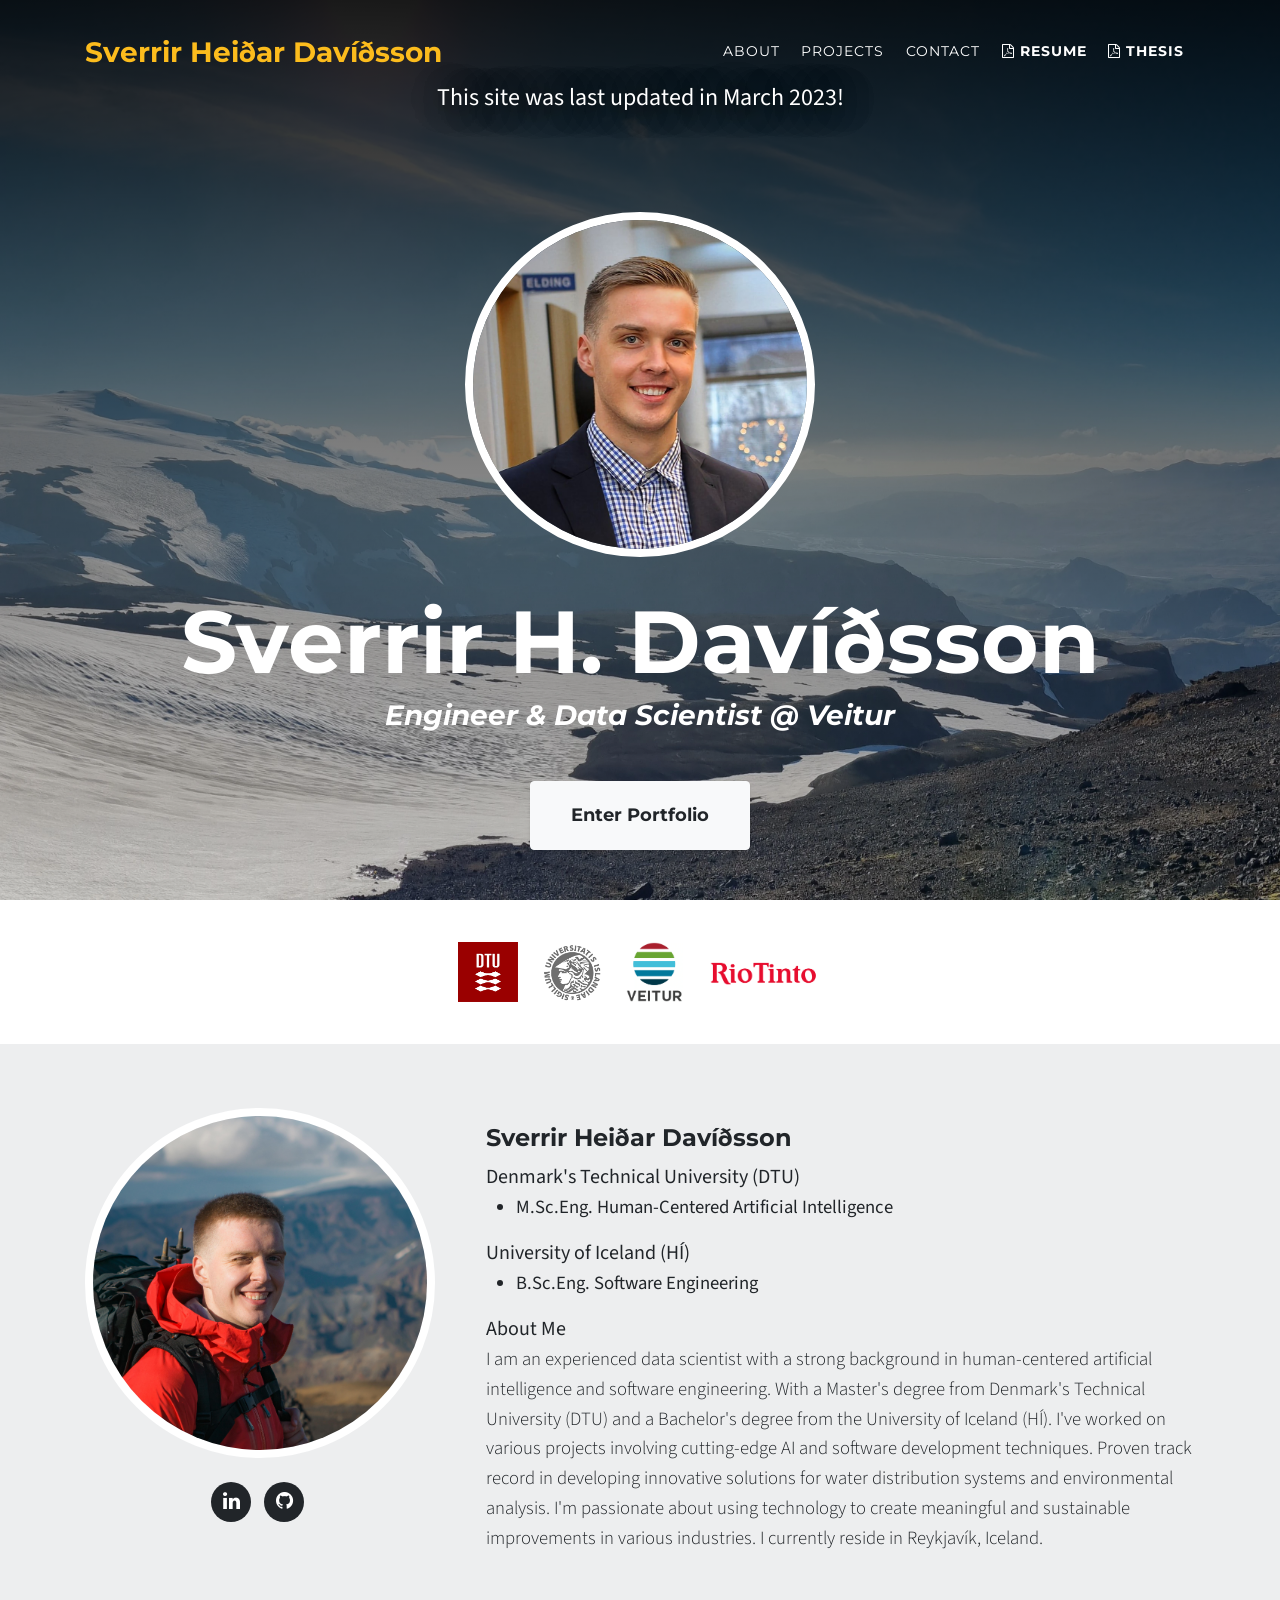
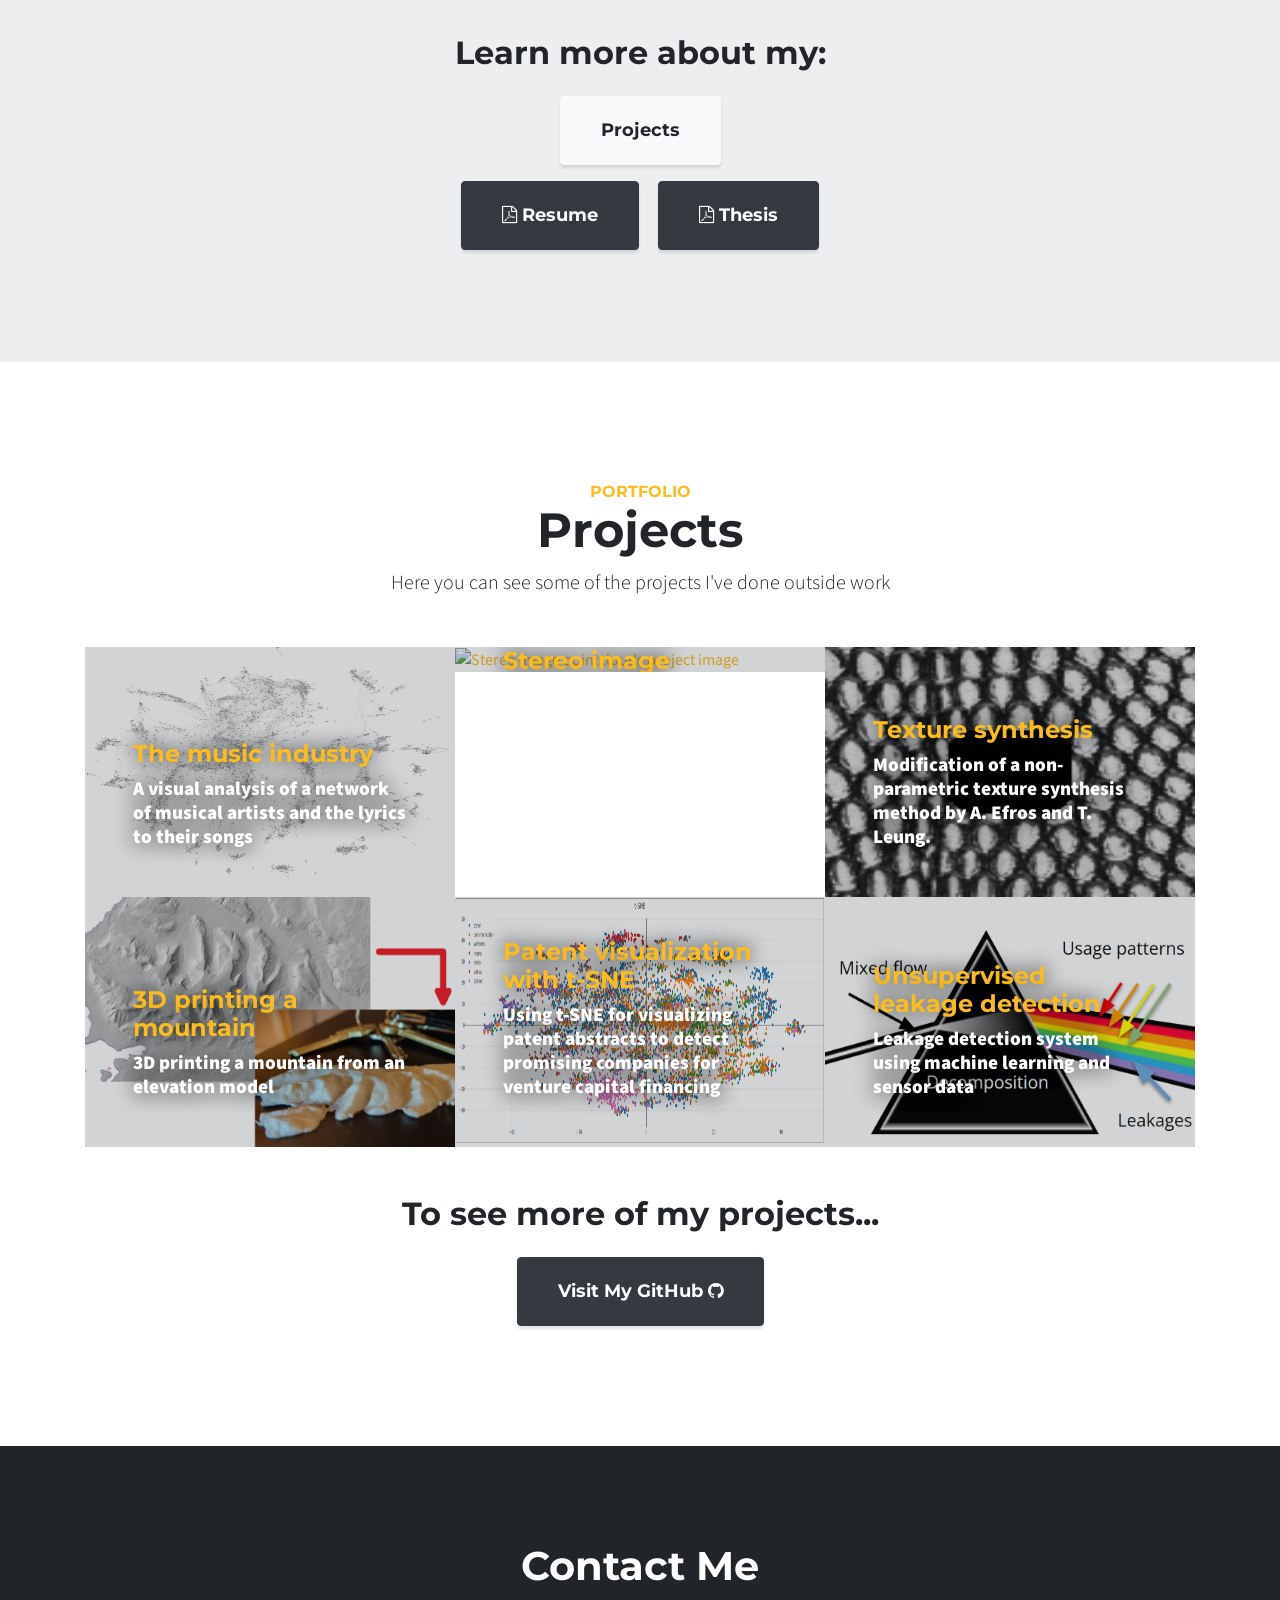
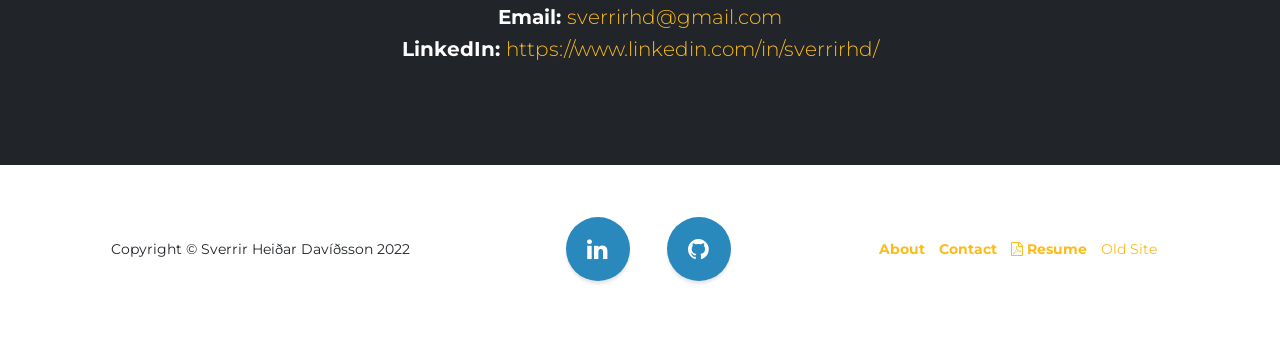
==== index.html @ 525cb913 "profile pic" ====
<!doctype html>
<html lang="en">


<head>
    <!-- Google tag (gtag.js) -->
    <script async src="https://www.googletagmanager.com/gtag/js?id=G-EHXCF6BHFV"></script>
    <script>
        window.dataLayer = window.dataLayer || [];

        function gtag() {
            dataLayer.push(arguments);
        }
        gtag('js', new Date());

        gtag('config', 'G-EHXCF6BHFV');
    </script>
    <meta charset="utf-8">
    <meta name="viewport" content="width=device-width, initial-scale=1, shrink-to-fit=no">
    <meta name="description" content="Sverrir Heiðar Davíðsson's portfolio showcasing expertise in human-centered artificial intelligence, software engineering, and data science.">
    <meta name="author" content="Sverrir Heiðar Davíðsson">
    <meta name="keywords" content="Sverrir Heiðar Davíðsson, Human-Centered AI, Software Engineering, Data Science, Portfolio">

    <title>Sverrir Heiðar Davíðsson | Portfolio</title>
    <link rel="shortcut icon" href="img/favicon.ico" type="image/x-icon">
    <link rel="alternate" hreflang="en" nhref="https://yourdomain.com/index_en.html" />
    <link rel="alternate" hreflang="is" href="https://yourdomain.com/index_is.html" />
    <!-- Bootstrap Core CSS -->
    <link href="vendor/bootstrap/css/bootstrap.min.css" rel="stylesheet">

    <!-- Custom Fonts -->
    <link href="vendor/font-awesome/css/font-awesome.min.css" rel="stylesheet" type="text/css">
    <link href="/font-mfizz-2.2/font-mfizz.css" rel="stylesheet" type="text/css">
    <link href="https://fonts.googleapis.com/css?family=Source+Sans+Pro:300,400,700,300italic,400italic,700italic" rel="stylesheet" type="text/css">
    <link href="vendor/simple-line-icons/css/simple-line-icons.css" rel="stylesheet">
    <link href="https://fonts.googleapis.com/css?family=Montserrat:400,700" rel="stylesheet" type="text/css">
    <link href='https://fonts.googleapis.com/css?family=Kaushan+Script' rel='stylesheet' type='text/css'>
    <link href='https://fonts.googleapis.com/css?family=Droid+Serif:400,700,400italic,700italic' rel='stylesheet' type='text/css'>
    <link href='https://fonts.googleapis.com/css?family=Roboto+Slab:400,100,300,700' rel='stylesheet' type='text/css'>

    <!-- Custom CSS -->
    <link href="css/combined.css" rel="stylesheet">

</head>

<body>
    <script src="https://cdn.jsdelivr.net/npm/bootstrap@5.1.3/dist/js/bootstrap.bundle.min.js" integrity="sha384-ka7Sk0Gln4gmtz2MlQnikT1wXgYsOg+OMhuP+IlRH9sENBO0LRn5q+8nbTov4+1p" crossorigin="anonymous"></script>

    <!-- Navigation -->
    <nav class="navbar navbar-expand-lg navbar-dark fixed-top" id="mainNav">
        <div class="container">
            <a class="navbar-brand js-scroll-trigger" style="font-family: 'Montserrat', 'Helvetica Neue', Helvetica, Arial, sans-serif;" href="#page-top"><strong>Sverrir Heiðar Davíðsson</strong></a>
            <button class="navbar-toggler navbar-toggler-right" type="button" data-toggle="collapse" data-target="#navbarResponsive" aria-controls="navbarResponsive" aria-expanded="false" aria-label="Toggle navigation">
                Menu
                <i class="fa fa-bars"></i>
            </button>
            <div class="collapse navbar-collapse" id="navbarResponsive">
                <ul class="navbar-nav text-uppercase ml-auto">
                    <li class="nav-item">
                        <a class="nav-link js-scroll-trigger" href="#about">About</a>
                    </li>
                    <li class="nav-item">
                        <a class="nav-link js-scroll-trigger" href="#projects">Projects</a>
                    </li>
                    <li class="nav-item">
                        <a class="nav-link js-scroll-trigger" href="#contact">Contact</a>
                    </li>
                    <li class="nav-item">
                        <a class="nav-link" href="/resume.pdf" target="blank" aria-label="Open Resume in new tab"><strong><i class="fa fa-file-pdf-o"></i> Resume</strong></a>
                    </li>
                    <li class="nav-item">
                        <a class="nav-link" href="/Thesis.pdf" target="blank" aria-label="Open Thesis in new tab"><strong><i class="fa fa-file-pdf-o"></i> Thesis</strong></a>
                    </li>
                </ul>
            </div>
        </div>
    </nav>


    <!-- Header -->
    <header class="masthead d-flex" style="padding-bottom: 100px">
        <div class="container text-center my-auto">
            <div class="mb-5" style="margin-top:-48px; padding-bottom: 48px; font-size:18pt; text-shadow: 3px 3px 30px #000000, 3px 3px 30px #000000;">
                This site was last updated in March 2023!</div>
            <div style="padding-bottom:32px">
                <img id="profile_pic" src="img/sverrir_heidar_davidsson_endurmenntun.jpg" width="350" class="img-responsive img-circle" style="border:8px solid white" alt="Sverrir Heiðar Davíðsson's profile picture">
            </div>
            <h1 class="mb-1">Sverrir H. Davíðsson</h1>
            <h3 class="mb-5">
                <em>Engineer & Data Scientist @ Veitur</em>
            </h3>
            <a class="btn btn-xl btn-light js-scroll-trigger" href="#about">Enter Portfolio</a>
        </div>
        <div class="overlay"></div>
    </header>


    <!-- Work experience -->
    <section class="content-section" style="padding-top: 2rem; padding-bottom: 2rem" id="about">
        <aside class="clients">
            <div class="row">
                <div class="col-md-12" style="text-align: center">
                    <a href="https://www.dtu.dk/English" target="blank" class="client-link" aria-label="Danmarks Tekniske Universitet (DTU) - Opens in new tab">
                        <img class="center-block" src="img/DTU_big.png" alt="Danmarks Tekniske Universitet (DTU)">
                    </a>
                    <a href="https://www.hi.is/" target="blank" class="client-link" aria-label="Háskóli Íslands (HÍ) - Opens in new tab">
                        <img class="center-block" src="img/HÍ_big.png" alt="Háskóli Íslands (HÍ)">
                    </a>
                    <a href="https://www.veitur.is/" target="blank" class="client-link" aria-label="Veitur - Opens in new tab">
                        <img class="center-block" src="img/Veitur_big.webp" alt="Veitur">
                    </a>
                    <a href="https://www.riotinto.is/" target="blank" class="client-link" aria-label="Rio Tinto - Opens in new tab">
                        <img class="center-block" src="img/RioTinto.png" alt="Rio Tinto">
                    </a>
                </div>
            </div>
        </aside>
    </section>


    <!-- Intro -->
    <section class="content-section" style="background:#edeeef; padding-top: 4rem; padding-bottom: 6rem">
        <div class="container">
            <div class="row">
                <div class="col-sm-12 col-lg-4">
                    <div class="team-member" style="margin-bottom:24px">
                        <img src="img/portrait_zoom.jpg" style="border:8px solid white; width:350px!important; height:100%" class="img-responsive img-circle" alt="Sverrir Heiðar Davíðsson">
                        <div id="social1" class="mt-4">
                            <ul class="list-inline social-buttons">
                                <li class="text-center">
                                    <a href="https://www.linkedin.com/in/sverrirhd" target="blank"><i
                                            class="fa fa-linkedin"></i></a>
                                </li>
                                <li class="text-center">
                                    <a href="https://github.com/sverrirhd" target="blank"><i
                                            class="fa fa-github"></i></a>
                                </li>
                            </ul>
                        </div>
                    </div>
                </div>
                <div class="col-sm-12 col-lg-8" id="intro-section" style="margin-bottom: 1rem; margin-top:1rem">
                    <h4>Sverrir Heiðar Davíðsson</h4>

                    <p class="lead" style="*font-size: 15pt; margin-bottom:0px"><b>Denmark's Technical University (DTU)</b></p>
                    <ul style="padding-left:30px">
                        <li class="lead" style="font-size: 14pt"><b>M.Sc.Eng. Human-Centered Artificial Intelligence</b></li>
                    </ul>

                    <p class="lead" style="*font-size: 15pt; margin-bottom:0px"><b>University of Iceland (HÍ)</b></p>
                    <ul style="padding-left:30px">
                        <li class="lead" style="font-size: 14pt"><b>B.Sc.Eng. Software Engineering</b></li>
                    </ul>

                    <p class="lead" style="*font-size: 15pt; margin-bottom:0px"><b>About Me</b></p>
                    <p class="lead" style="font-size: 14pt">
                        I am an experienced data scientist with a strong background in human-centered artificial intelligence and software engineering. With a Master's degree from Denmark's Technical University (DTU) and a Bachelor's degree from the University of Iceland (HÍ).
                        I've worked on various projects involving cutting-edge AI and software development techniques. Proven track record in developing innovative solutions for water distribution systems and environmental analysis. I'm passionate about
                        using technology to create meaningful and sustainable improvements in various industries. I currently reside in Reykjavík, Iceland.
                    </p>

                    <div id="social2" class="mt-4">
                        <ul class="list-inline social-buttons text-center">
                            <li>
                                <a href="https://www.linkedin.com/in/sverrirhd" target="blank"><i class="fa fa-linkedin"></i></a>
                            </li>
                            <li>
                                <a href="https://github.com/sverrirhd" target="blank"><i class="fa fa-github"></i></a>
                            </li>
                        </ul>
                    </div>
                </div>

            </div>
        </div>

        <div class="container text-center">
            <div class="row">
                <div class="col-lg-10 mx-auto">
                    <h2 class="mb-4">Learn more about my:</h2>
                    <!-- <a class="btn btn-light btn-xl ml-2 mr-2 mb-3 js-scroll-trigger about-btn" href="#skills">
                        Skills</a> -->
                    <a class="btn btn-light btn-xl ml-2 mr-2 mb-3 js-scroll-trigger about-btn" href="#projects">
                        Projects</a>
                    <!-- <a class="btn btn-light btn-xl ml-2 mr-2 mb-3 js-scroll-trigger about-btn" href="#papers">
                        Papers</a> -->
                    <br>
                    <!-- <a class="btn btn-light btn-xl ml-2 mr-2 mb-3 js-scroll-trigger about-btn" href="#timeline">
                        Work Experience</a> -->
                    <a class="btn btn-dark btn-xl ml-2 mr-2 mb-3 about-btn" href="/resume.pdf" target="blank">
                        <i class="fa fa-file-pdf-o"></i> Resume</a>
                    <a class="btn btn-dark btn-xl ml-2 mr-2 mb-3 about-btn" href="/Thesis.pdf" target="blank">
                        <i class="fa fa-file-pdf-o"></i> Thesis</a>
                </div>
            </div>
        </div>
    </section>


    <!-- Portfolio -->
    <section class="content-section" id="projects">
        <div class="container">
            <div class="content-section-heading text-center">
                <h3 class="text-secondary mb-0">Portfolio</h3>
                <h2 class="mb-2">Projects</h2>
            </div>
            <div class="container text-center mb-5">
                <p class="lead">Here you can see some of the projects I've done outside work</p>
            </div>
            <div class="row no-gutters">
                <div class="col-lg-4">
                    <a class="portfolio-item" data-toggle="modal" href="#portfolioModal1" aria-label="The music industry project">
                        <span class="caption">
                        <span class="caption-content">
                            <h4>The music industry</h4>
                            <p class="mb-0"> A visual analysis of a network of musical artists and the lyrics to
                                their songs</p>
                        </span>
                        </span>
                        <img class="img-fluid portfolio-img" src="img/projects/TheMusicIndustry.webp" alt="The music industry project image">
                    </a>
                </div>
                <div class="col-lg-4">
                    <a class="portfolio-item" data-toggle="modal" href="#portfolioModal2" aria-label="Stereo image pointclouds project">
                        <span class="caption">
                        <span class="caption-content">
                            <h4>Stereo image pointclouds</h4>
                            <p class="mb-0">3D printed camera rig, stereo calibration and 3D point cloud generation
                                using opencv in python</p>
                        </span>
                        </span>
                        <img class="img-fluid portfolio-img" src="img/projects/stereo.webp" alt="Stereo image pointclouds project image">
                    </a>
                </div>
                <div class="col-lg-4">
                    <a class="portfolio-item" data-toggle="modal" href="#portfolioModal3" aria-label="Texture synthesis project">
                        <span class="caption">
                        <span class="caption-content">
                            <h4>Texture synthesis</h4>
                            <p class="mb-0">Modification of a non-parametric texture synthesis method by A. Efros and T. Leung.</p>
                        </span>
                        </span>
                        <img class="img-fluid portfolio-img" src="img/projects/texture_synthesis.webp" alt="Texture synthesis project image">
                    </a>
                </div>
            </div>
            <div class="row no-gutters">
                <div class="col-lg-4">
                    <a class="portfolio-item" data-toggle="modal" href="#portfolioModal4" aria-label="3D printing a mountain project">
                        <span class="caption">
                        <span class="caption-content">
                            <h4>3D printing a mountain</h4>
                            <p class="mb-0">3D printing a mountain from an elevation model</p>
                        </span>
                        </span>
                        <img class="img-fluid portfolio-img" src="img/projects/3D-print-mountain.webp" alt="3D printing a mountain project image">
                    </a>
                </div>

                <div class="col-lg-4">
                    <a class="portfolio-item" data-toggle="modal" href="#portfolioModal5" aria-label="Patent visualization with t-SNE project">
                        <span class="caption">
                        <span class="caption-content">
                            <h4>Patent visualization with t-SNE</h4>
                            <p class="mb-0">Using t-SNE for visualizing patent abstracts to detect promising companies for venture capital financing</p>
                        </span>
                        </span>
                        <img class="img-fluid portfolio-img" src="img/projects/patent-visualization.webp" alt="Patent visualization with t-SNE project image">
                    </a>
                </div>


                <div class="col-lg-4">
                    <a class="portfolio-item" data-toggle="modal" href="#portfolioModal6" aria-label="Leakage detection project">
                        <span class="caption">
                <span class="caption-content">
                    <h4>Unsupervised leakage detection</h4>
                    <p class="mb-0">Leakage detection system using machine learning and sensor data</p>
                </span>
                        </span>
                        <img class="img-fluid portfolio-img" src="img/projects/leakage-detection.png" alt="Leakage detection project image">
                    </a>
                </div>
            </div>
        </div>
        <div class="container text-center mt-5">
            <h2 class="mb-4">To see more of my projects...</h2>
            <a href="https://github.com/sverrirhd" class="btn btn-xl btn-dark" target="blank" aria-label="Visit My GitHub">Visit My GitHub  <i
                         class="fa fa-github"></i></a>
        </div>

    </section>





    <!-- Contact Section -->
    <section class="content-section text-white" id="contact" style="padding-top: 6rem; padding-bottom: 6rem">
        <div class="container">
            <div class="row">
                <div class="col-lg-12 text-center">
                    <h2 class="section-heading">Contact Me</h2>
                    <h5 class="contact-info">Email: <a class="lead" href="mailto:sverrirhd@gmail.com">sverrirhd@gmail.com</a></h5>
                    <h5 class="contact-info">LinkedIn: <a class="lead" href="https://www.linkedin.com/in/sverrirhd/">https://www.linkedin.com/in/sverrirhd/</a>
                    </h5>
                </div>
            </div>
        </div>
    </section>



    <footer class="footer" style="padding-top: 4rem; padding-bottom: 2rem">
        <div class="container">
            <div class="row">
                <div class="col-md-4 mb-4">
                    <span class="copyright">Copyright &copy; Sverrir Heiðar Davíðsson 2022
                    </span>
                </div>
                <div class="col-md-4">
                    <ul class="list-inline mb-4" style="margin-top:-12px">
                        <li class="list-inline-item">
                        </li>
                        <li class="list-inline-item">
                            <a class="social-link rounded-circle text-white mr-3" href="https://www.linkedin.com/in/sverrirhd" target="blank">
                                <i class="fa fa-linkedin"></i>
                            </a>
                        </li>
                        <li class="list-inline-item">
                            <a class="social-link rounded-circle text-white" href="https://github.com/sverrirhd" target="blank">
                                <i class="fa fa-github"></i>
                            </a>
                        </li>
                    </ul>
                </div>
                <div class="col-md-4">
                    <ul class="list-inline quicklinks">
                        <li><a href="#about" class="js-scroll-trigger"><b>About</b></a>
                        </li>
                        <li><a href="#contact" class="js-scroll-trigger"><b>Contact</b></a>
                        </li>
                        <li><a href="/resume" target="blank"><b><i class="fa fa-file-pdf-o"></i> Resume</b></a>
                        </li>
                        <li><a href="/old" target="blank">Old Site</a>
                        </li>
                    </ul>
                </div>
            </div>
        </div>
    </footer>

    <!-- Portfolio Modals -->

    <div class="portfolio-modal modal fade" id="portfolioModal1" tabindex="-1" role="dialog" aria-hidden="true">
        <div class="modal-dialog">
            <div class="modal-content">
                <div class="close-modal" data-dismiss="modal">
                    <div class="lr">
                        <div class="rl"></div>
                    </div>
                </div>
                <div class="container">
                    <div class="row">
                        <div class="col-lg-10 mx-auto">
                            <div class="modal-body">
                                <h2>THE MUSIC INDUSTRY</h2>
                                <p class="lead">Musicians, lyrics, genres. How is it all connected?</p>
                                <p class="lead">Welcome to our project for the course 02805 Social graphs and interactions.
                                </p>
                                <p class="lead">Our objective with this project is to analyze the music industry using data from Spotify and Genius. We want to try to visualize a network of musicians from all types of music, find hidden structure in the music industry,
                                    and try to gain new insights into the different genres as well as develop a tool to discover and explore new music. We want to see if we can relate the network structure to genres, lyrical sentiment, and other characteristics
                                    in the data. We will look into lyrical themes to identify patterns for certain topics and genres, and see how it has evolved over the years.</p>
                                <p class="lead">We gathered the data for the analysis using the web APIs from Spotify and Genius. You’re welcome to download the datasets using the button below and check out our Explainer Notebook, which shows the development process
                                    step-by-step. In addition, there is a brief description of the datasets below.

                                </p>

                                <div class="lead mb-4">
                                    <b>View the website at: </b>
                                    <a href="http://sverrirhd.is/The-Music-Industry/" target="blank">http://sverrirhd.is/The-Music-Industry/</a>
                                </div>
                                <div class="lead mb-4">
                                    <b>View the code for this project on GitHub: </b>
                                    <a href="https://github.com/sverrirhd/The-Music-Industry" target="blank">https://github.com/sverrirhd/The-Music-Industry</a>
                                </div>
                                <a class="btn btn-dark btn-l" data-dismiss="modal" href="#">
                                    <i class="fa fa-times"></i> Close Project</a>
                            </div>
                        </div>
                    </div>
                </div>
            </div>
        </div>
    </div>


    <div class="portfolio-modal modal fade" id="portfolioModal2" tabindex="-1" role="dialog" aria-hidden="true">
        <div class="modal-dialog">
            <div class="modal-content">
                <div class="close-modal" data-dismiss="modal">
                    <div class="lr">
                        <div class="rl"></div>
                    </div>
                </div>
                <div class="container">
                    <div class="row">
                        <div class="col-lg-10 mx-auto">
                            <div class="modal-body">
                                <h2>Stereo image pointclouds</h2>
                                <p class="lead">My attempt at creating a tool that uses two smartphones to generate and combine multiple 3D point clouds using OpenCV</p>
                                <div class="lead mb-4">
                                    <b>View the code and see more details for this project on GitHub </b>
                                    <a href="https://github.com/sverrirhd/Stereo-vision-and-3D-registration" target="blank"><br>https://github.com/sverrirhd/Stereo-vision-and-3D-registration</a>
                                </div>
                                <a class="btn btn-dark btn-l" data-dismiss="modal" href="#">
                                    <i class="fa fa-times"></i> Close Project</a>
                            </div>
                        </div>
                    </div>
                </div>
            </div>
        </div>
    </div>

    <div class="portfolio-modal modal fade" id="portfolioModal3" tabindex="-1" role="dialog" aria-hidden="true">
        <div class="modal-dialog">
            <div class="modal-content">
                <div class="close-modal" data-dismiss="modal">
                    <div class="lr">
                        <div class="rl"></div>
                    </div>
                </div>
                <div class="container">
                    <div class="row">
                        <div class="col-lg-10 mx-auto">
                            <div class="modal-body">
                                <h2>Texture synthesis</h2>
                                <p class="lead">I implement a non-parametric texture synthesis method by A. Efros and T. Leung. as well as a modification. The difference between this version and the original is that the original needed to be provided with an image with
                                    the texture, one that has no missing pixels, while this modification looks instead at the non-missing pixels from the image itself to fill in the missing pixels. This change also means that we can take a noisy image
                                    where no non-noisy version exists and fill in the noisy pixels. This image does not need to be of a texture, as is demonstrated on the Github page.</p>
                                <div class="lead mb-4">
                                    <b>View the code and see more details for this project on GitHub </b>
                                    <a href="https://github.com/sverrirhd/Texture-synthesis" target="blank"><br>https://github.com/sverrirhd/Texture-synthesis</a>
                                </div>
                                <a class="btn btn-dark btn-l" data-dismiss="modal" href="#">
                                    <i class="fa fa-times"></i> Close Project</a>
                            </div>
                        </div>
                    </div>
                </div>
            </div>
        </div>
    </div>

    <div class="portfolio-modal modal fade" id="portfolioModal4" tabindex="-1" role="dialog" aria-hidden="true">
        <div class="modal-dialog">
            <div class="modal-content">
                <div class="close-modal" data-dismiss="modal">
                    <div class="lr">
                        <div class="rl"></div>
                    </div>
                </div>
                <div class="container">
                    <div class="row">
                        <div class="col-lg-10 mx-auto">
                            <div class="modal-body">
                                <h2>3D printing a mountain</h2>
                                <p class="lead">I wanted to refresh my skills in Blender and decided to combine a few challenges in one small project. I wanted to turn a 3D elevation map into a 3D printed miniature. I picked a well known mountain I've hiked multiple
                                    times close to Reykjavík as the subject.</p>
                                <div class="lead mb-4">
                                    <b>See more about the process for this project on GitHub </b>
                                    <a href="https://github.com/sverrirhd/3D-print-a-mountain" target="blank"><br>https://github.com/sverrirhd/3D-print-a-mountain</a>
                                </div>
                                <a class="btn btn-dark btn-l" data-dismiss="modal" href="#">
                                    <i class="fa fa-times"></i> Close Project</a>
                            </div>
                        </div>
                    </div>
                </div>
            </div>
        </div>
    </div>

    <div class="portfolio-modal modal fade" id="portfolioModal5" tabindex="-1" role="dialog" aria-hidden="true">
        <div class="modal-dialog">
            <div class="modal-content">
                <div class="close-modal" data-dismiss="modal">
                    <div class="lr">
                        <div class="rl"></div>
                    </div>
                </div>
                <div class="container">
                    <div class="row">
                        <div class="col-lg-10 mx-auto">
                            <div class="modal-body">
                                <h2>Patent visualization with t-SNE</h2>
                                <p class="lead">This project investigates the potential of using public patent data for early detection of promising companies for venture capital financing. It uses a bag-of-words representation of patent abstracts and t-SNE visualization
                                    to identify patent clusters. The goal is to create an interactive tool demonstrating the value of this approach in a venture capital context by examining prominent patent holders and distribution in specific technology
                                    subfields.
                                </p>
                                <div class="lead mb-4">
                                    <b>View the code and see more details for this project on GitHub </b>
                                    <a href="https://github.com/sverrirhd/patent-visualization-with-t-SNE" target="blank"><br>https://github.com/sverrirhd/patent-visualization-with-t-SNE</a>
                                </div>
                                <a class="btn btn-dark btn-l" data-dismiss="modal" href="#">
                                    <i class="fa fa-times"></i> Close Project</a>
                            </div>
                        </div>
                    </div>
                </div>
            </div>
        </div>
    </div>

    <div class="portfolio-modal modal fade" id="portfolioModal6" tabindex="-1" role="dialog" aria-hidden="true">
        <div class="modal-dialog">
            <div class="modal-content">
                <div class="close-modal" data-dismiss="modal">
                    <div class="lr">
                        <div class="rl"></div>
                    </div>
                </div>
                <div class="container">
                    <div class="row">
                        <div class="col-lg-10 mx-auto">
                            <div class="modal-body">
                                <h2>Unsupervised leakage detection</h2>
                                <p class="lead">Leakage detection system using machine learning and sensor data.</p>
                                <p class="lead">This project aims to develop an efficient leakage detection system by combining sensor data and machine learning algorithms. The system can help identify leakages, allowing for prompt action to prevent further damage and
                                    conserve water resources. The project involves data collection, feature engineering, model training, and two proof-of-concept case studies where time series data with several known leakages is used to validate the results.</p>
                                <div class="lead mb-4">
                                    <b>View the code and see more details for this project on GitHub: </b>
                                    <a href="https://github.com/sverrirhd/Unsupervised-leakage-detection" target="blank">https://github.com/sverrirhd/Unsupervised-leakage-detection</a>
                                </div>
                                <a class="btn btn-dark btn-l" data-dismiss="modal" href="#">
                                    <i class="fa fa-times"></i> Close Project</a>
                            </div>
                        </div>
                    </div>
                </div>
            </div>
        </div>
    </div>


    <!-- Scroll to Top Button-->
    <a class="scroll-to-top js-scroll-trigger" href="#page-top">
        <i class="fa fa-angle-up"></i>
    </a>

    <!-- Bootstrap core JavaScript -->
    <script src="vendor/jquery/jquery.min.js"></script>
    <script src="vendor/bootstrap/js/bootstrap.bundle.min.js"></script>

    <!-- Plugin JavaScript -->
    <script src="vendor/jquery-easing/jquery.easing.min.js"></script>

    <!-- Contact form JavaScript -->
    <script src="js/jqBootstrapValidation.js"></script>
    <script src="js/contact_me.js"></script>

    <!-- Custom scripts -->
    <!--<script src="js/stylish-portfolio.js"></script>-->
    <script src="js/agency.js"></script>

</body>



</html>
---- font-mfizz-2.2/font-mfizz.css ----
/*!
 * Font Mfizz 2.2
 * Copyright 2013-2015 Fizzed, Inc.
 * MIT License
 *
 * Project: http://fizzed.com/oss/font-mfizz
 *
 * The font designed for technology and software geeks representing programming
 * languages, operating systems, software engineering, and technology.
 *
 * Fizzed, Inc.
 * Web: http://fizzed.com/
 * Twitter: http://twitter.com/fizzed_inc
 */

@font-face {
    font-family: "FontMfizz";
    src: url("./font-mfizz.eot");
    src: url("./font-mfizz.eot?#iefix") format("embedded-opentype"), url("./font-mfizz.woff") format("woff"), url("./font-mfizz.ttf") format("truetype"), url("./font-mfizz.svg#font-mfizz") format("svg");
    font-weight: normal;
    font-style: normal;
}

@media screen and (-webkit-min-device-pixel-ratio:0) {
    @font-face {
        font-family: "FontMfizz";
        src: url("./font-mfizz.svg#font-mfizz") format("svg");
    }
}

[data-icon]:before {
    content: attr(data-icon);
}

[data-icon]:before,
.icon-3dprint:before,
.icon-antenna:before,
.icon-apache:before,
.icon-archlinux:before,
.icon-aws:before,
.icon-blackberry:before,
.icon-bomb:before,
.icon-c:before,
.icon-cassandra:before,
.icon-centos:before,
.icon-clojure:before,
.icon-coffee-bean:before,
.icon-cplusplus:before,
.icon-csharp:before,
.icon-css:before,
.icon-database:before,
.icon-database-alt:before,
.icon-database-alt2:before,
.icon-debian:before,
.icon-docker:before,
.icon-dreamhost:before,
.icon-elixir:before,
.icon-erlang:before,
.icon-exherbo:before,
.icon-fedora:before,
.icon-fire-alt:before,
.icon-freebsd:before,
.icon-gentoo:before,
.icon-ghost:before,
.icon-gnome:before,
.icon-google:before,
.icon-google-alt:before,
.icon-google-code:before,
.icon-google-developers:before,
.icon-gradle:before,
.icon-grails:before,
.icon-grails-alt:before,
.icon-hadoop:before,
.icon-haskell:before,
.icon-heroku:before,
.icon-html:before,
.icon-iphone:before,
.icon-java:before,
.icon-java-bold:before,
.icon-java-duke:before,
.icon-javascript:before,
.icon-javascript-alt:before,
.icon-jetty:before,
.icon-kde:before,
.icon-laravel:before,
.icon-line-graph:before,
.icon-linux-mint:before,
.icon-looking:before,
.icon-mariadb:before,
.icon-maven:before,
.icon-microscope:before,
.icon-mobile-device:before,
.icon-mobile-phone-alt:before,
.icon-mobile-phone-broadcast:before,
.icon-mongodb:before,
.icon-mssql:before,
.icon-mysql:before,
.icon-mysql-alt:before,
.icon-netbsd:before,
.icon-nginx:before,
.icon-nginx-alt:before,
.icon-nginx-alt2:before,
.icon-nodejs:before,
.icon-objc:before,
.icon-oracle:before,
.icon-oracle-alt:before,
.icon-osx:before,
.icon-perl:before,
.icon-phone-alt:before,
.icon-phone-gap:before,
.icon-phone-retro:before,
.icon-php:before,
.icon-php-alt:before,
.icon-playframework:before,
.icon-playframework-alt:before,
.icon-plone:before,
.icon-postgres:before,
.icon-postgres-alt:before,
.icon-python:before,
.icon-raspberrypi:before,
.icon-redhat:before,
.icon-redis:before,
.icon-ruby:before,
.icon-ruby-on-rails:before,
.icon-ruby-on-rails-alt:before,
.icon-satellite:before,
.icon-scala:before,
.icon-scala-alt:before,
.icon-script:before,
.icon-script-alt:before,
.icon-shell:before,
.icon-solaris:before,
.icon-splatter:before,
.icon-suse:before,
.icon-svg:before,
.icon-symfony:before,
.icon-tomcat:before,
.icon-ubuntu:before,
.icon-wireless:before,
.icon-wordpress:before {
    display: inline-block;
    font-family: "FontMfizz";
    font-style: normal;
    font-weight: normal;
    font-variant: normal;
    line-height: 1;
    text-decoration: inherit;
    text-rendering: optimizeLegibility;
    text-transform: none;
    -moz-osx-font-smoothing: grayscale;
    -webkit-font-smoothing: antialiased;
    font-smoothing: antialiased;
}

.icon-3dprint:before {
    content: "\f100";
}

.icon-antenna:before {
    content: "\f101";
}

.icon-apache:before {
    content: "\f102";
}

.icon-archlinux:before {
    content: "\f103";
}

.icon-aws:before {
    content: "\f104";
}

.icon-blackberry:before {
    content: "\f105";
}

.icon-bomb:before {
    content: "\f106";
}

.icon-c:before {
    content: "\f107";
}

.icon-cassandra:before {
    content: "\f108";
}

.icon-centos:before {
    content: "\f109";
}

.icon-clojure:before {
    content: "\f10a";
}

.icon-coffee-bean:before {
    content: "\f10b";
}

.icon-cplusplus:before {
    content: "\f10c";
}

.icon-csharp:before {
    content: "\f10d";
}

.icon-css:before {
    content: "\f10e";
}

.icon-database:before {
    content: "\f10f";
}

.icon-database-alt:before {
    content: "\f110";
}

.icon-database-alt2:before {
    content: "\f111";
}

.icon-debian:before {
    content: "\f112";
}

.icon-docker:before {
    content: "\f113";
}

.icon-dreamhost:before {
    content: "\f114";
}

.icon-elixir:before {
    content: "\f115";
}

.icon-erlang:before {
    content: "\f116";
}

.icon-exherbo:before {
    content: "\f117";
}

.icon-fedora:before {
    content: "\f118";
}

.icon-fire-alt:before {
    content: "\f119";
}

.icon-freebsd:before {
    content: "\f11a";
}

.icon-gentoo:before {
    content: "\f11b";
}

.icon-ghost:before {
    content: "\f11c";
}

.icon-gnome:before {
    content: "\f11d";
}

.icon-google:before {
    content: "\f11e";
}

.icon-google-alt:before {
    content: "\f11f";
}

.icon-google-code:before {
    content: "\f120";
}

.icon-google-developers:before {
    content: "\f121";
}

.icon-gradle:before {
    content: "\f122";
}

.icon-grails:before {
    content: "\f123";
}

.icon-grails-alt:before {
    content: "\f124";
}

.icon-hadoop:before {
    content: "\f125";
}

.icon-haskell:before {
    content: "\f126";
}

.icon-heroku:before {
    content: "\f127";
}

.icon-html:before {
    content: "\f128";
}

.icon-iphone:before {
    content: "\f129";
}

.icon-java:before {
    content: "\f12a";
}

.icon-java-bold:before {
    content: "\f12b";
}

.icon-java-duke:before {
    content: "\f12c";
}

.icon-javascript:before {
    content: "\f12d";
}

.icon-javascript-alt:before {
    content: "\f12e";
}

.icon-jetty:before {
    content: "\f12f";
}

.icon-kde:before {
    content: "\f130";
}

.icon-laravel:before {
    content: "\f131";
}

.icon-line-graph:before {
    content: "\f132";
}

.icon-linux-mint:before {
    content: "\f133";
}

.icon-looking:before {
    content: "\f134";
}

.icon-mariadb:before {
    content: "\f135";
}

.icon-maven:before {
    content: "\f136";
}

.icon-microscope:before {
    content: "\f137";
}

.icon-mobile-device:before {
    content: "\f138";
}

.icon-mobile-phone-alt:before {
    content: "\f139";
}

.icon-mobile-phone-broadcast:before {
    content: "\f13a";
}

.icon-mongodb:before {
    content: "\f13b";
}

.icon-mssql:before {
    content: "\f13c";
}

.icon-mysql:before {
    content: "\f13d";
}

.icon-mysql-alt:before {
    content: "\f13e";
}

.icon-netbsd:before {
    content: "\f13f";
}

.icon-nginx:before {
    content: "\f140";
}

.icon-nginx-alt:before {
    content: "\f141";
}

.icon-nginx-alt2:before {
    content: "\f142";
}

.icon-nodejs:before {
    content: "\f143";
}

.icon-objc:before {
    content: "\f144";
}

.icon-oracle:before {
    content: "\f145";
}

.icon-oracle-alt:before {
    content: "\f146";
}

.icon-osx:before {
    content: "\f147";
}

.icon-perl:before {
    content: "\f148";
}

.icon-phone-alt:before {
    content: "\f149";
}

.icon-phone-gap:before {
    content: "\f14a";
}

.icon-phone-retro:before {
    content: "\f14b";
}

.icon-php:before {
    content: "\f14c";
}

.icon-php-alt:before {
    content: "\f14d";
}

.icon-playframework:before {
    content: "\f14e";
}

.icon-playframework-alt:before {
    content: "\f14f";
}

.icon-plone:before {
    content: "\f150";
}

.icon-postgres:before {
    content: "\f151";
}

.icon-postgres-alt:before {
    content: "\f152";
}

.icon-python:before {
    content: "\f153";
}

.icon-raspberrypi:before {
    content: "\f154";
}

.icon-redhat:before {
    content: "\f155";
}

.icon-redis:before {
    content: "\f156";
}

.icon-ruby:before {
    content: "\f157";
}

.icon-ruby-on-rails:before {
    content: "\f158";
}

.icon-ruby-on-rails-alt:before {
    content: "\f159";
}

.icon-satellite:before {
    content: "\f15a";
}

.icon-scala:before {
    content: "\f15b";
}

.icon-scala-alt:before {
    content: "\f15c";
}

.icon-script:before {
    content: "\f15d";
}

.icon-script-alt:before {
    content: "\f15e";
}

.icon-shell:before {
    content: "\f15f";
}

.icon-solaris:before {
    content: "\f160";
}

.icon-splatter:before {
    content: "\f161";
}

.icon-suse:before {
    content: "\f162";
}

.icon-svg:before {
    content: "\f163";
}

.icon-symfony:before {
    content: "\f164";
}

.icon-tomcat:before {
    content: "\f165";
}

.icon-ubuntu:before {
    content: "\f166";
}

.icon-wireless:before {
    content: "\f167";
}

.icon-wordpress:before {
    content: "\f168";
}
---- vendor/simple-line-icons/css/simple-line-icons.css ----
@font-face {
    font-family: 'simple-line-icons';
    src: url('../fonts/Simple-Line-Icons.eot?v=2.4.0');
    src: url('../fonts/Simple-Line-Icons.eot?v=2.4.0#iefix') format('embedded-opentype'), url('../fonts/Simple-Line-Icons.woff2?v=2.4.0') format('woff2'), url('../fonts/Simple-Line-Icons.ttf?v=2.4.0') format('truetype'), url('../fonts/Simple-Line-Icons.woff?v=2.4.0') format('woff'), url('../fonts/Simple-Line-Icons.svg?v=2.4.0#simple-line-icons') format('svg');
    font-weight: normal;
    font-style: normal;
}

/*
 Use the following CSS code if you want to have a class per icon.
 Instead of a list of all class selectors, you can use the generic [class*="icon-"] selector, but it's slower:
*/

.icon-user,
.icon-people,
.icon-user-female,
.icon-user-follow,
.icon-user-following,
.icon-user-unfollow,
.icon-login,
.icon-logout,
.icon-emotsmile,
.icon-phone,
.icon-call-end,
.icon-call-in,
.icon-call-out,
.icon-map,
.icon-location-pin,
.icon-direction,
.icon-directions,
.icon-compass,
.icon-layers,
.icon-menu,
.icon-list,
.icon-options-vertical,
.icon-options,
.icon-arrow-down,
.icon-arrow-left,
.icon-arrow-right,
.icon-arrow-up,
.icon-arrow-up-circle,
.icon-arrow-left-circle,
.icon-arrow-right-circle,
.icon-arrow-down-circle,
.icon-check,
.icon-clock,
.icon-plus,
.icon-minus,
.icon-close,
.icon-event,
.icon-exclamation,
.icon-organization,
.icon-trophy,
.icon-screen-smartphone,
.icon-screen-desktop,
.icon-plane,
.icon-notebook,
.icon-mustache,
.icon-mouse,
.icon-magnet,
.icon-energy,
.icon-disc,
.icon-cursor,
.icon-cursor-move,
.icon-crop,
.icon-chemistry,
.icon-speedometer,
.icon-shield,
.icon-screen-tablet,
.icon-magic-wand,
.icon-hourglass,
.icon-graduation,
.icon-ghost,
.icon-game-controller,
.icon-fire,
.icon-eyeglass,
.icon-envelope-open,
.icon-envelope-letter,
.icon-bell,
.icon-badge,
.icon-anchor,
.icon-wallet,
.icon-vector,
.icon-speech,
.icon-puzzle,
.icon-printer,
.icon-present,
.icon-playlist,
.icon-pin,
.icon-picture,
.icon-handbag,
.icon-globe-alt,
.icon-globe,
.icon-folder-alt,
.icon-folder,
.icon-film,
.icon-feed,
.icon-drop,
.icon-drawer,
.icon-docs,
.icon-doc,
.icon-diamond,
.icon-cup,
.icon-calculator,
.icon-bubbles,
.icon-briefcase,
.icon-book-open,
.icon-basket-loaded,
.icon-basket,
.icon-bag,
.icon-action-undo,
.icon-action-redo,
.icon-wrench,
.icon-umbrella,
.icon-trash,
.icon-tag,
.icon-support,
.icon-frame,
.icon-size-fullscreen,
.icon-size-actual,
.icon-shuffle,
.icon-share-alt,
.icon-share,
.icon-rocket,
.icon-question,
.icon-pie-chart,
.icon-pencil,
.icon-note,
.icon-loop,
.icon-home,
.icon-grid,
.icon-graph,
.icon-microphone,
.icon-music-tone-alt,
.icon-music-tone,
.icon-earphones-alt,
.icon-earphones,
.icon-equalizer,
.icon-like,
.icon-dislike,
.icon-control-start,
.icon-control-rewind,
.icon-control-play,
.icon-control-pause,
.icon-control-forward,
.icon-control-end,
.icon-volume-1,
.icon-volume-2,
.icon-volume-off,
.icon-calendar,
.icon-bulb,
.icon-chart,
.icon-ban,
.icon-bubble,
.icon-camrecorder,
.icon-camera,
.icon-cloud-download,
.icon-cloud-upload,
.icon-envelope,
.icon-eye,
.icon-flag,
.icon-heart,
.icon-info,
.icon-key,
.icon-link,
.icon-lock,
.icon-lock-open,
.icon-magnifier,
.icon-magnifier-add,
.icon-magnifier-remove,
.icon-paper-clip,
.icon-paper-plane,
.icon-power,
.icon-refresh,
.icon-reload,
.icon-settings,
.icon-star,
.icon-symbol-female,
.icon-symbol-male,
.icon-target,
.icon-credit-card,
.icon-paypal,
.icon-social-tumblr,
.icon-social-twitter,
.icon-social-facebook,
.icon-social-instagram,
.icon-social-linkedin,
.icon-social-pinterest,
.icon-social-github,
.icon-social-google,
.icon-social-reddit,
.icon-social-skype,
.icon-social-dribbble,
.icon-social-behance,
.icon-social-foursqare,
.icon-social-soundcloud,
.icon-social-spotify,
.icon-social-stumbleupon,
.icon-social-youtube,
.icon-social-dropbox,
.icon-social-vkontakte,
.icon-social-steam {
    font-family: 'simple-line-icons';
    speak: none;
    font-style: normal;
    font-weight: normal;
    font-variant: normal;
    text-transform: none;
    line-height: 1;
    /* Better Font Rendering =========== */
    -webkit-font-smoothing: antialiased;
    -moz-osx-font-smoothing: grayscale;
}

.icon-user:before {
    content: "\e005";
}

.icon-people:before {
    content: "\e001";
}

.icon-user-female:before {
    content: "\e000";
}

.icon-user-follow:before {
    content: "\e002";
}

.icon-user-following:before {
    content: "\e003";
}

.icon-user-unfollow:before {
    content: "\e004";
}

.icon-login:before {
    content: "\e066";
}

.icon-logout:before {
    content: "\e065";
}

.icon-emotsmile:before {
    content: "\e021";
}

.icon-phone:before {
    content: "\e600";
}

.icon-call-end:before {
    content: "\e048";
}

.icon-call-in:before {
    content: "\e047";
}

.icon-call-out:before {
    content: "\e046";
}

.icon-map:before {
    content: "\e033";
}

.icon-location-pin:before {
    content: "\e096";
}

.icon-direction:before {
    content: "\e042";
}

.icon-directions:before {
    content: "\e041";
}

.icon-compass:before {
    content: "\e045";
}

.icon-layers:before {
    content: "\e034";
}

.icon-menu:before {
    content: "\e601";
}

.icon-list:before {
    content: "\e067";
}

.icon-options-vertical:before {
    content: "\e602";
}

.icon-options:before {
    content: "\e603";
}

.icon-arrow-down:before {
    content: "\e604";
}

.icon-arrow-left:before {
    content: "\e605";
}

.icon-arrow-right:before {
    content: "\e606";
}

.icon-arrow-up:before {
    content: "\e607";
}

.icon-arrow-up-circle:before {
    content: "\e078";
}

.icon-arrow-left-circle:before {
    content: "\e07a";
}

.icon-arrow-right-circle:before {
    content: "\e079";
}

.icon-arrow-down-circle:before {
    content: "\e07b";
}

.icon-check:before {
    content: "\e080";
}

.icon-clock:before {
    content: "\e081";
}

.icon-plus:before {
    content: "\e095";
}

.icon-minus:before {
    content: "\e615";
}

.icon-close:before {
    content: "\e082";
}

.icon-event:before {
    content: "\e619";
}

.icon-exclamation:before {
    content: "\e617";
}

.icon-organization:before {
    content: "\e616";
}

.icon-trophy:before {
    content: "\e006";
}

.icon-screen-smartphone:before {
    content: "\e010";
}

.icon-screen-desktop:before {
    content: "\e011";
}

.icon-plane:before {
    content: "\e012";
}

.icon-notebook:before {
    content: "\e013";
}

.icon-mustache:before {
    content: "\e014";
}

.icon-mouse:before {
    content: "\e015";
}

.icon-magnet:before {
    content: "\e016";
}

.icon-energy:before {
    content: "\e020";
}

.icon-disc:before {
    content: "\e022";
}

.icon-cursor:before {
    content: "\e06e";
}

.icon-cursor-move:before {
    content: "\e023";
}

.icon-crop:before {
    content: "\e024";
}

.icon-chemistry:before {
    content: "\e026";
}

.icon-speedometer:before {
    content: "\e007";
}

.icon-shield:before {
    content: "\e00e";
}

.icon-screen-tablet:before {
    content: "\e00f";
}

.icon-magic-wand:before {
    content: "\e017";
}

.icon-hourglass:before {
    content: "\e018";
}

.icon-graduation:before {
    content: "\e019";
}

.icon-ghost:before {
    content: "\e01a";
}

.icon-game-controller:before {
    content: "\e01b";
}

.icon-fire:before {
    content: "\e01c";
}

.icon-eyeglass:before {
    content: "\e01d";
}

.icon-envelope-open:before {
    content: "\e01e";
}

.icon-envelope-letter:before {
    content: "\e01f";
}

.icon-bell:before {
    content: "\e027";
}

.icon-badge:before {
    content: "\e028";
}

.icon-anchor:before {
    content: "\e029";
}

.icon-wallet:before {
    content: "\e02a";
}

.icon-vector:before {
    content: "\e02b";
}

.icon-speech:before {
    content: "\e02c";
}

.icon-puzzle:before {
    content: "\e02d";
}

.icon-printer:before {
    content: "\e02e";
}

.icon-present:before {
    content: "\e02f";
}

.icon-playlist:before {
    content: "\e030";
}

.icon-pin:before {
    content: "\e031";
}

.icon-picture:before {
    content: "\e032";
}

.icon-handbag:before {
    content: "\e035";
}

.icon-globe-alt:before {
    content: "\e036";
}

.icon-globe:before {
    content: "\e037";
}

.icon-folder-alt:before {
    content: "\e039";
}

.icon-folder:before {
    content: "\e089";
}

.icon-film:before {
    content: "\e03a";
}

.icon-feed:before {
    content: "\e03b";
}

.icon-drop:before {
    content: "\e03e";
}

.icon-drawer:before {
    content: "\e03f";
}

.icon-docs:before {
    content: "\e040";
}

.icon-doc:before {
    content: "\e085";
}

.icon-diamond:before {
    content: "\e043";
}

.icon-cup:before {
    content: "\e044";
}

.icon-calculator:before {
    content: "\e049";
}

.icon-bubbles:before {
    content: "\e04a";
}

.icon-briefcase:before {
    content: "\e04b";
}

.icon-book-open:before {
    content: "\e04c";
}

.icon-basket-loaded:before {
    content: "\e04d";
}

.icon-basket:before {
    content: "\e04e";
}

.icon-bag:before {
    content: "\e04f";
}

.icon-action-undo:before {
    content: "\e050";
}

.icon-action-redo:before {
    content: "\e051";
}

.icon-wrench:before {
    content: "\e052";
}

.icon-umbrella:before {
    content: "\e053";
}

.icon-trash:before {
    content: "\e054";
}

.icon-tag:before {
    content: "\e055";
}

.icon-support:before {
    content: "\e056";
}

.icon-frame:before {
    content: "\e038";
}

.icon-size-fullscreen:before {
    content: "\e057";
}

.icon-size-actual:before {
    content: "\e058";
}

.icon-shuffle:before {
    content: "\e059";
}

.icon-share-alt:before {
    content: "\e05a";
}

.icon-share:before {
    content: "\e05b";
}

.icon-rocket:before {
    content: "\e05c";
}

.icon-question:before {
    content: "\e05d";
}

.icon-pie-chart:before {
    content: "\e05e";
}

.icon-pencil:before {
    content: "\e05f";
}

.icon-note:before {
    content: "\e060";
}

.icon-loop:before {
    content: "\e064";
}

.icon-home:before {
    content: "\e069";
}

.icon-grid:before {
    content: "\e06a";
}

.icon-graph:before {
    content: "\e06b";
}

.icon-microphone:before {
    content: "\e063";
}

.icon-music-tone-alt:before {
    content: "\e061";
}

.icon-music-tone:before {
    content: "\e062";
}

.icon-earphones-alt:before {
    content: "\e03c";
}

.icon-earphones:before {
    content: "\e03d";
}

.icon-equalizer:before {
    content: "\e06c";
}

.icon-like:before {
    content: "\e068";
}

.icon-dislike:before {
    content: "\e06d";
}

.icon-control-start:before {
    content: "\e06f";
}

.icon-control-rewind:before {
    content: "\e070";
}

.icon-control-play:before {
    content: "\e071";
}

.icon-control-pause:before {
    content: "\e072";
}

.icon-control-forward:before {
    content: "\e073";
}

.icon-control-end:before {
    content: "\e074";
}

.icon-volume-1:before {
    content: "\e09f";
}

.icon-volume-2:before {
    content: "\e0a0";
}

.icon-volume-off:before {
    content: "\e0a1";
}

.icon-calendar:before {
    content: "\e075";
}

.icon-bulb:before {
    content: "\e076";
}

.icon-chart:before {
    content: "\e077";
}

.icon-ban:before {
    content: "\e07c";
}

.icon-bubble:before {
    content: "\e07d";
}

.icon-camrecorder:before {
    content: "\e07e";
}

.icon-camera:before {
    content: "\e07f";
}

.icon-cloud-download:before {
    content: "\e083";
}

.icon-cloud-upload:before {
    content: "\e084";
}

.icon-envelope:before {
    content: "\e086";
}

.icon-eye:before {
    content: "\e087";
}

.icon-flag:before {
    content: "\e088";
}

.icon-heart:before {
    content: "\e08a";
}

.icon-info:before {
    content: "\e08b";
}

.icon-key:before {
    content: "\e08c";
}

.icon-link:before {
    content: "\e08d";
}

.icon-lock:before {
    content: "\e08e";
}

.icon-lock-open:before {
    content: "\e08f";
}

.icon-magnifier:before {
    content: "\e090";
}

.icon-magnifier-add:before {
    content: "\e091";
}

.icon-magnifier-remove:before {
    content: "\e092";
}

.icon-paper-clip:before {
    content: "\e093";
}

.icon-paper-plane:before {
    content: "\e094";
}

.icon-power:before {
    content: "\e097";
}

.icon-refresh:before {
    content: "\e098";
}

.icon-reload:before {
    content: "\e099";
}

.icon-settings:before {
    content: "\e09a";
}

.icon-star:before {
    content: "\e09b";
}

.icon-symbol-female:before {
    content: "\e09c";
}

.icon-symbol-male:before {
    content: "\e09d";
}

.icon-target:before {
    content: "\e09e";
}

.icon-credit-card:before {
    content: "\e025";
}

.icon-paypal:before {
    content: "\e608";
}

.icon-social-tumblr:before {
    content: "\e00a";
}

.icon-social-twitter:before {
    content: "\e009";
}

.icon-social-facebook:before {
    content: "\e00b";
}

.icon-social-instagram:before {
    content: "\e609";
}

.icon-social-linkedin:before {
    content: "\e60a";
}

.icon-social-pinterest:before {
    content: "\e60b";
}

.icon-social-github:before {
    content: "\e60c";
}

.icon-social-google:before {
    content: "\e60d";
}

.icon-social-reddit:before {
    content: "\e60e";
}

.icon-social-skype:before {
    content: "\e60f";
}

.icon-social-dribbble:before {
    content: "\e00d";
}

.icon-social-behance:before {
    content: "\e610";
}

.icon-social-foursqare:before {
    content: "\e611";
}

.icon-social-soundcloud:before {
    content: "\e612";
}

.icon-social-spotify:before {
    content: "\e613";
}

.icon-social-stumbleupon:before {
    content: "\e614";
}

.icon-social-youtube:before {
    content: "\e008";
}

.icon-social-dropbox:before {
    content: "\e00c";
}

.icon-social-vkontakte:before {
    content: "\e618";
}

.icon-social-steam:before {
    content: "\e620";
}
---- css/combined.css ----
body {
    overflow-x: hidden;
    font-family: 'Roboto Slab', 'Helvetica Neue', Helvetica, Arial, sans-serif;
}

p {
    line-height: 1.6;
    /*1.75*/
}

a {
    color: #fcbc1d;
}

a:hover {
    color: #fbab25;
    *text-decoration: none;
}


/*.text-primary {
  color: #fcbc1d !important;
}*/

h1,
h2,
h3,
h4,
h5,
h6 {
    font-weight: 700;
    font-family: 'Montserrat', 'Helvetica Neue', Helvetica, Arial, sans-serif;
}

section {
    padding: 100px 0;
}

section h2.section-heading {
    font-size: 40px;
    margin-top: 0;
    margin-bottom: 15px;
}

section h3.section-subheading {
    font-size: 16px;
    font-weight: 400;
    font-style: italic;
    margin-bottom: 75px;
    text-transform: none;
    font-family: 'Droid Serif', 'Helvetica Neue', Helvetica, Arial, sans-serif;
}

@media (min-width: 768px) {
    section {
        padding: 150px 0;
    }
}

.btn {
    font-family: 'Montserrat', 'Helvetica Neue', Helvetica, Arial, sans-serif;
    font-weight: 700;
}

.btn-xl {
    font-size: 18px;
    padding: 20px 40px;
}

::-moz-selection {
    background: #fcbc1d;
    text-shadow: none;
}

::selection {
    background: #fcbc1d;
    text-shadow: none;
}

img::selection {
    background: transparent;
}

img::-moz-selection {
    background: transparent;
}

#mainNav {
    background-color: #212529;
}

#mainNav .navbar-toggler {
    font-size: 12px;
    right: 0;
    padding: 13px;
    text-transform: uppercase;
    color: black;
    border: 0;
    background-color: #fcbc1d;
    font-family: 'Montserrat', 'Helvetica Neue', Helvetica, Arial, sans-serif;
}

#mainNav .navbar-brand {
    color: #fcbc1d;
    font-family: 'Kaushan Script', 'Helvetica Neue', Helvetica, Arial, cursive;
}

#mainNav .navbar-brand.active,
#mainNav .navbar-brand:active,
#mainNav .navbar-brand:focus,
#mainNav .navbar-brand:hover {
    color: #fbab25;
}

#mainNav .navbar-nav .nav-item .nav-link {
    font-size: 90%;
    font-weight: 400;
    padding: 0.75em 0;
    letter-spacing: 1px;
    color: white;
    font-family: 'Montserrat', 'Helvetica Neue', Helvetica, Arial, sans-serif;
    -webkit-transition: background 0.1s ease-in-out;
    -moz-transition: background 0.1s ease-in-out;
    transition: background 0.1s ease-in-out;
    transition: color 0.1s ease-in-out;
}

#mainNav .navbar-nav .nav-item .nav-link.active,
#mainNav .navbar-nav .nav-item .nav-link:hover {
    color: #fcbc1d;
}

@media (min-width: 992px) {
    #mainNav {
        padding-top: 25px;
        padding-bottom: 25px;
        -webkit-transition: padding-top 0.3s, padding-bottom 0.3s;
        -moz-transition: padding-top 0.3s, padding-bottom 0.3s;
        transition: padding-top 0.3s, padding-bottom 0.3s;
        border: none;
        background-color: transparent;
    }
    #mainNav .navbar-brand {
        font-size: 1.75em;
        -webkit-transition: all 0.3s;
        -moz-transition: all 0.3s;
        transition: all 0.3s;
    }
    #mainNav .navbar-nav .nav-item .nav-link {
        padding: 1.1em 0.75em !important;
    }
    #mainNav.navbar-shrink {
        padding-top: 0;
        padding-bottom: 0;
        background-color: #212529;
    }
    #mainNav.navbar-shrink .navbar-brand {
        font-size: 1.25em;
        padding: 12px 0;
    }
}

header.masthead {
    text-align: center;
    color: white;
    background-color: black;
    *background: linear-gradient(rgba(0, 0, 0, 0.9), rgba(0, 0, 0, 0.1)), url("../img/background/fimmvörðuháls.webp");
    *background: linear-gradient(rgba(0, 0, 0, 0.9), rgba(0, 0, 0, 0.1)), url("../img/background/fimmvörðuháls.webp");
    *background: linear-gradient(rgba(0, 0, 0, 0.8), rgba(0, 0, 0, 0.3), rgba(0, 0, 0, 0.1)), url("../img/background/fimmvörðuháls.webp");
    background: linear-gradient(rgba(0, 0, 0, 0.9), rgba(0, 0, 0, 0.1)), url("../img/background/fimmvörðuháls.webp");
    background-repeat: no-repeat;
    *background-attachment: scroll;
    background-attachment: fixed;
    background-position: left center;
    -webkit-background-size: cover;
    -moz-background-size: cover;
    -o-background-size: cover;
    background-size: cover;
}

header.masthead .intro-text {
    padding-top: 150px;
    padding-bottom: 100px;
}

header.masthead .intro-text .intro-lead-in {
    font-size: 22px;
    font-style: italic;
    line-height: 22px;
    margin-bottom: 25px;
    font-family: 'Droid Serif', 'Helvetica Neue', Helvetica, Arial, sans-serif;
}

header.masthead .intro-text .intro-heading {
    font-size: 50px;
    font-weight: 700;
    line-height: 50px;
    margin-bottom: 25px;
    font-family: 'Montserrat', 'Helvetica Neue', Helvetica, Arial, sans-serif;
}

@media (min-width: 768px) {
    header.masthead .intro-text {
        padding-top: 300px;
        padding-bottom: 200px;
    }
    header.masthead .intro-text .intro-lead-in {
        font-size: 40px;
        font-style: italic;
        line-height: 40px;
        margin-bottom: 25px;
        font-family: 'Droid Serif', 'Helvetica Neue', Helvetica, Arial, sans-serif;
    }
    header.masthead .intro-text .intro-heading {
        font-size: 75px;
        font-weight: 700;
        line-height: 75px;
        margin-bottom: 50px;
        font-family: 'Montserrat', 'Helvetica Neue', Helvetica, Arial, sans-serif;
    }
}

.service-heading {
    margin: 15px 0;
    text-transform: none;
}

.portfolio-modal {
    padding-right: 0px !important;
}

.portfolio-modal .modal-dialog {
    margin: 1rem;
    max-width: 100vw;
}

@media (min-width: 768px) {
    .portfolio-modal .modal-dialog {
        margin: 8rem;
        max-width: 100vw;
    }
}

.portfolio-modal .modal-content {
    padding: 100px 0;
    text-align: center;
}

.portfolio-modal .modal-content h2 {
    font-size: 3em;
    margin-bottom: 15px;
}

.portfolio-modal .modal-content p {
    margin-bottom: 30px;
}

.portfolio-modal .modal-content p.item-intro {
    font-size: 16px;
    font-style: italic;
    margin: 20px 0 30px;
    font-family: 'Droid Serif', 'Helvetica Neue', Helvetica, Arial, sans-serif;
}

.portfolio-modal .modal-content ul.list-inline {
    margin-top: 0;
    margin-bottom: 30px;
}

.portfolio-modal .modal-content img {
    margin-bottom: 30px;
}

.portfolio-modal .modal-content button {
    cursor: pointer;
}

.portfolio-modal .close-modal {
    position: absolute;
    top: 25px;
    right: 25px;
    width: 75px;
    height: 75px;
    cursor: pointer;
    background-color: transparent;
}

.portfolio-modal .close-modal:hover {
    opacity: 0.3;
}

.portfolio-modal .close-modal .lr {
    /* Safari and Chrome */
    z-index: 1051;
    width: 1px;
    height: 75px;
    margin-left: 35px;
    /* IE 9 */
    -webkit-transform: rotate(45deg);
    -ms-transform: rotate(45deg);
    transform: rotate(45deg);
    background-color: #212529;
}

.portfolio-modal .close-modal .lr .rl {
    /* Safari and Chrome */
    z-index: 1052;
    width: 1px;
    height: 75px;
    /* IE 9 */
    -webkit-transform: rotate(90deg);
    -ms-transform: rotate(90deg);
    transform: rotate(90deg);
    background-color: #212529;
}

.client-link {
    display: inline-block;
    vertical-align: middle;
    padding-left: 10px;
    padding-right: 10px;
}

.client-link img {
    max-width: 250px;
    max-height: 60px;
}

aside.clients img {
    margin: 10px auto
}

.timeline {
    position: relative;
    padding: 0;
    list-style: none;
}

.timeline:before {
    position: absolute;
    top: 0;
    bottom: 0;
    left: 40px;
    width: 2px;
    margin-left: -1.5px;
    content: '';
    background-color: #e9ecef;
}

.timeline>li {
    position: relative;
    min-height: 50px;
    margin-bottom: 50px;
}

.timeline>li:after,
.timeline>li:before {
    display: table;
    content: ' ';
}

.timeline>li:after {
    clear: both;
}

.timeline>li .timeline-panel {
    position: relative;
    float: right;
    width: 100%;
    padding: 0 20px 0 100px;
    text-align: left;
}

.timeline>li .timeline-panel:before {
    right: auto;
    left: -15px;
    border-right-width: 15px;
    border-left-width: 0;
}

.timeline>li .timeline-panel:after {
    right: auto;
    left: -14px;
    border-right-width: 14px;
    border-left-width: 0;
}

.timeline>li .timeline-image {
    position: absolute;
    z-index: 100;
    left: 0;
    width: 80px;
    height: 80px;
    margin-left: 0;
    text-align: center;
    color: white;
    border: 7px solid #e9ecef;
    border-radius: 100%;
    background-color: #fcbc1d;
}

.timeline>li .timeline-image h4 {
    font-size: 10px;
    line-height: 14px;
    margin-top: 12px;
}

.timeline>li.timeline-inverted>.timeline-panel {
    float: right;
    padding: 0 20px 0 100px;
    text-align: left;
}

.timeline>li.timeline-inverted>.timeline-panel:before {
    right: auto;
    left: -15px;
    border-right-width: 15px;
    border-left-width: 0;
}

.timeline>li.timeline-inverted>.timeline-panel:after {
    right: auto;
    left: -14px;
    border-right-width: 14px;
    border-left-width: 0;
}

.timeline>li:last-child {
    margin-bottom: 0;
}

.timeline .timeline-heading h4 {
    margin-top: 0;
    color: inherit;
}

.timeline .timeline-heading h4.subheading {
    text-transform: none;
}

.timeline .timeline-body>ul,
.timeline .timeline-body>p {
    margin-bottom: 0;
}

@media (min-width: 768px) {
    .timeline:before {
        left: 50%;
    }
    .timeline>li {
        min-height: 100px;
        margin-bottom: 0px;
    }
    .timeline>li .timeline-panel {
        float: left;
        width: 41%;
        padding: 0 20px 20px 30px;
        text-align: right;
        *margin-bottom: calc(-100%);
    }
    .timeline>li .timeline-image {
        left: 50%;
        width: 100px;
        height: 100px;
        margin-left: -50px;
    }
    .timeline>li .timeline-image h4 {
        font-size: 13px;
        line-height: 18px;
        margin-top: 16px;
    }
    .timeline>li.timeline-inverted>.timeline-panel {
        float: right;
        padding: 0 30px 20px 20px;
        text-align: left;
    }
}

@media (min-width: 992px) {
    .timeline>li {
        min-height: 150px;
    }
    .timeline>li .timeline-panel {
        padding: 0 20px 20px;
    }
    .timeline>li .timeline-image {
        width: 150px;
        height: 150px;
        margin-left: -75px;
    }
    .timeline>li .timeline-image h4 {
        font-size: 18px;
        line-height: 26px;
        margin-top: 30px;
    }
    .timeline>li.timeline-inverted>.timeline-panel {
        padding: 0 20px 20px;
    }
}

@media (min-width: 1200px) {
    .timeline>li {
        min-height: 170px;
    }
    .timeline>li .timeline-panel {
        padding: 0 20px 20px 100px;
    }
    .timeline>li .timeline-image {
        width: 170px;
        height: 170px;
        margin-left: -85px;
    }
    .timeline>li .timeline-image h4 {
        margin-top: 40px;
    }
    .timeline>li.timeline-inverted>.timeline-panel {
        padding: 0 100px 20px 20px;
    }
}

.team-member {
    margin-bottom: 50px;
    text-align: center;
}

.team-member img {
    width: 225px;
    height: 225px;
    border: 7px solid #fff;
}

.team-member h4 {
    margin-top: 25px;
    margin-bottom: 0;
    text-transform: none;
}

.team-member p {
    margin-top: 0;
}

section#contact {
    background-color: #212529;
    background-image: url("../img/map-image.png");
    background-repeat: no-repeat;
    background-position: center;
}

section#contact .section-heading {
    color: #fff;
}

section#contact .form-group {
    margin-bottom: 25px;
}

section#contact .form-group input,
section#contact .form-group textarea {
    padding: 20px;
}

section#contact .form-group input.form-control {
    height: auto;
}

section#contact .form-group textarea.form-control {
    height: 248px;
}

section#contact .form-control:focus {
    border-color: #fcbc1d;
    box-shadow: none;
}

section#contact ::-webkit-input-placeholder {
    font-weight: 700;
    color: #ced4da;
    font-family: 'Montserrat', 'Helvetica Neue', Helvetica, Arial, sans-serif;
}

section#contact :-moz-placeholder {
    font-weight: 700;
    color: #ced4da;
    /* Firefox 18- */
    font-family: 'Montserrat', 'Helvetica Neue', Helvetica, Arial, sans-serif;
}

section#contact ::-moz-placeholder {
    font-weight: 700;
    color: #ced4da;
    /* Firefox 19+ */
    font-family: 'Montserrat', 'Helvetica Neue', Helvetica, Arial, sans-serif;
}

section#contact :-ms-input-placeholder {
    font-weight: 700;
    color: #ced4da;
    font-family: 'Montserrat', 'Helvetica Neue', Helvetica, Arial, sans-serif;
}

footer {
    padding: 25px 0;
    text-align: center;
}

footer span.copyright {
    font-size: 90%;
    line-height: 40px;
    text-transform: none;
    font-family: 'Montserrat', 'Helvetica Neue', Helvetica, Arial, sans-serif;
}

footer ul.quicklinks {
    font-size: 90%;
    line-height: 40px;
    margin-bottom: 0;
    text-transform: none;
    font-family: 'Montserrat', 'Helvetica Neue', Helvetica, Arial, sans-serif;
}

ul.social-buttons {
    margin-bottom: 0;
}

ul.social-buttons li a {
    font-size: 20px;
    line-height: 40px;
    display: block;
    width: 40px;
    height: 40px;
    -webkit-transition: all 0.3s;
    -moz-transition: all 0.3s;
    transition: all 0.3s;
    color: white;
    border-radius: 100%;
    outline: none;
    background-color: #212529;
}

ul.social-buttons li a:active,
ul.social-buttons li a:focus,
ul.social-buttons li a:hover {
    background-color: #fcbc1d;
}

.img-responsive,
.thumbnail>img,
.thumbnail a>img,
.carousel-inner>.item>img,
.carousel-inner>.item>a>img {
    display: block;
    max-width: 100%;
    height: auto;
}

.img-circle {
    margin: auto;
    border-radius: 50%;
}

.list-inline {
    padding-left: 0;
    margin-left: -5px;
    list-style: none;
}

.list-inline>li {
    display: inline-block;
    padding-right: 5px;
    padding-left: 5px;
}

.btn-circle {
    font-size: 26px;
    width: 55px;
    height: 55px;
    margin-top: 15px;
    line-height: 45px;
    -webkit-transition: background 0.3s ease-in-out;
    -moz-transition: background 0.3s ease-in-out;
    transition: background 0.3s ease-in-out;
    color: white;
    border: 2px solid white;
    border-radius: 100% !important;
    background: rgba(255, 255, 255, 0.1);
}

.btn-circle:focus,
.btn-circle:hover {
    color: white;
    outline: none;
    background: rgba(255, 255, 255, 0.3);
}

:focus {
    outline: none;
}

@media (min-width: 992px) {
    #intro-section {
        padding-left: 2.25rem;
    }
}

@media (max-width: 992px) {
    #social1 {
        visibility: hidden;
        height: 0px !important;
        margin-top: 0px !important;
    }
}

@media (min-width: 992px) {
    #social2 {
        visibility: hidden;
    }
}

.about-btn {
    padding: 16px 32px;
}

body,
html {
    width: 100%;
    height: 100%;
}

body {
    font-family: 'Source Sans Pro';
}

.btn-xl {
    padding: 1.25rem 2.5rem;
}

.content-section {
    padding-top: 7.5rem;
    padding-bottom: 7.5rem;
}

.content-section-heading h2 {
    font-size: 3rem;
}

.content-section-heading h3 {
    font-size: 1rem;
    text-transform: uppercase;
}

h1,
h2,
h3,
h4,
h5,
h6 {
    font-weight: 700;
}

.text-faded {
    color: rgba(255, 255, 255, 0.7);
}


/* Map */

.map {
    height: 30rem;
}

@media (max-width: 992px) {
    .map {
        height: 75%;
    }
}

.map iframe {
    pointer-events: none;
}

.scroll-to-top {
    position: fixed;
    right: 15px;
    bottom: 15px;
    display: none;
    width: 50px;
    height: 50px;
    text-align: center;
    color: white;
    border-radius: 10%;
    background: rgba(52, 58, 64, 0.5);
    line-height: 45px;
    -webkit-transition: background 0.1s ease-in-out;
    -moz-transition: background 0.1s ease-in-out;
    transition: background 0.1s ease-in-out;
}

.scroll-to-top:focus,
.scroll-to-top:hover {
    color: white;
}

.scroll-to-top:hover {
    background: #343a40;
}

.scroll-to-top i {
    font-weight: 800;
}

.masthead {
    min-height: 30rem;
    position: relative;
    display: table;
    width: 100%;
    height: auto;
    padding-top: 8rem;
    padding-bottom: 8rem;
    background: linear-gradient(90deg, rgba(255, 255, 255, 0.1) 0%, rgba(255, 255, 255, 0.1) 100%), url("../img/bg-masthead.jpg");
    background-position: center center;
    background-repeat: no-repeat;
    background-size: cover;
}

.masthead h1 {
    font-size: 4rem;
    margin: 0;
    padding: 0;
}

@media (min-width: 992px) {
    .masthead {
        height: 100vh;
    }
    .masthead h1 {
        font-size: 5.5rem;
    }
}


/* Side Menu */

#sidebar-wrapper {
    position: fixed;
    z-index: 2;
    right: 0;
    width: 250px;
    height: 100%;
    -webkit-transition: all 0.4s ease 0s;
    -moz-transition: all 0.4s ease 0s;
    -ms-transition: all 0.4s ease 0s;
    -o-transition: all 0.4s ease 0s;
    transition: all 0.4s ease 0s;
    transform: translateX(250px);
    background: #2988bc;
    border-left: 1px solid rgba(255, 255, 255, 0.1);
}

.sidebar-nav {
    position: absolute;
    top: 0;
    width: 250px;
    margin: 0;
    padding: 0;
    list-style: none;
}

.sidebar-nav li.sidebar-nav-item a {
    display: block;
    text-decoration: none;
    color: #fff;
    padding: 15px;
}

.sidebar-nav li a:hover {
    text-decoration: none;
    color: #fff;
    background: rgba(255, 255, 255, 0.2);
}

.sidebar-nav li a:active,
.sidebar-nav li a:focus {
    text-decoration: none;
}

.sidebar-nav>.sidebar-brand {
    font-size: 1.2rem;
    background: rgba(52, 58, 64, 0.1);
    height: 80px;
    line-height: 50px;
    padding-top: 15px;
    padding-bottom: 15px;
    padding-left: 15px;
}

.sidebar-nav>.sidebar-brand a {
    color: #fff;
}

.sidebar-nav>.sidebar-brand a:hover {
    color: #fff;
    background: none;
}

#sidebar-wrapper.active {
    right: 250px;
    width: 250px;
    -webkit-transition: all 0.4s ease 0s;
    -moz-transition: all 0.4s ease 0s;
    -ms-transition: all 0.4s ease 0s;
    -o-transition: all 0.4s ease 0s;
    transition: all 0.4s ease 0s;
}

.menu-toggle {
    position: fixed;
    right: 15px;
    top: 15px;
    width: 50px;
    height: 50px;
    text-align: center;
    color: #fff;
    background: rgba(52, 58, 64, 0.5);
    line-height: 50px;
    z-index: 999;
}

.menu-toggle:focus,
.menu-toggle:hover {
    color: #fff;
}

.menu-toggle:hover {
    background: #343a40;
}

.service-icon {
    background-color: #fff;
    color: #2988bc;
    height: 7rem;
    width: 7rem;
    display: block;
    line-height: 7.5rem;
    font-size: 2.25rem;
    box-shadow: 0 3px 3px 0 rgba(0, 0, 0, 0.1);
}

.callout {
    padding: 15rem 0;
    background: linear-gradient(90deg, rgba(255, 255, 255, 0.1) 0%, rgba(255, 255, 255, 0.1) 100%), url("../img/bg-callout.jpg");
    background-position: center center;
    background-repeat: no-repeat;
    background-size: cover;
}

.callout h2 {
    font-size: 3.5rem;
    font-weight: 700;
    display: block;
    max-width: 30rem;
}

.portfolio-item {
    display: block;
    position: relative;
    overflow: hidden;
    max-width: 530px;
    margin: auto auto 1rem;
}

.portfolio-item .caption {
    display: flex;
    height: 100%;
    width: 100%;
    background-color: rgba(33, 37, 41, 0.2);
    position: absolute;
    top: 0;
    bottom: 0;
    z-index: 1;
}

.portfolio-item .caption .caption-content {
    color: #fff;
    margin: auto 2rem 2rem;
    text-shadow: 0px 0px 20px #000000;
}

.portfolio-item .caption .caption-content h2 {
    font-size: 0.8rem;
    text-transform: uppercase;
}

.portfolio-item .caption .caption-content p {
    font-weight: 900;
    font-size: 1.2rem;
    line-height: 1.5rem;
    *color: rgba(255, 255, 255, 0.7);
    color: white;
}

.portfolio-item .caption .caption-content h4 {
    color: #fcbc1d;
}

.portfolio-item:hover .caption .caption-content h4 {
    color: #fcbc1d;
}

@media (min-width: 992px) {
    .portfolio-item {
        max-width: none;
        margin: 0;
    }
    .portfolio-item .caption {
        -webkit-transition: -webkit-clip-path 0.25s ease-out, background-color 0.25s;
        /*0.7*/
        -webkit-clip-path: inset(0px);
        clip-path: inset(0px);
    }
    .portfolio-item .caption .caption-content {
        transition: opacity 0.25s;
        transition: text-shadow 0.25s;
        margin-left: 1.5rem;
        margin-right: 1.5rem;
        margin-bottom: 1.5rem;
    }
    .portfolio-item .caption .caption-content h4 {
        transition: color 0.25s;
    }
    .portfolio-item img {
        -webkit-transition: -webkit-clip-path 0.25s ease-out;
        -webkit-clip-path: inset(-1px);
        clip-path: inset(-1px);
    }
    .portfolio-item:hover img {
        -webkit-clip-path: inset(1rem);
        clip-path: inset(1rem);
    }
    .portfolio-item:hover .caption {
        background-color: rgba(41, 136, 188, 0.9);
        /*rgba(29, 128, 159, 0.9)*/
        -webkit-clip-path: inset(1rem);
        clip-path: inset(1rem);
    }
    .portfolio-item:hover .caption .caption-content {
        text-shadow: none;
    }
}

@media (min-width: 1200px) {
    .portfolio-item .caption .caption-content {
        margin-left: 3rem;
        margin-right: 3rem;
        margin-bottom: 3rem;
    }
    .portfolio-item:hover img {
        -webkit-clip-path: inset(1.5rem);
        clip-path: inset(1.5rem);
    }
    .portfolio-item:hover .caption {
        -webkit-clip-path: inset(1.5rem);
        clip-path: inset(1.5rem);
    }
}

footer.footer {
    padding-top: 5rem;
    padding-bottom: 5rem;
}

footer.footer .social-link {
    display: block;
    height: 4rem;
    width: 4rem;
    line-height: 4.3rem;
    font-size: 1.5rem;
    background-color: #2988bc;
    transition: background-color 0.15s ease-in-out;
    box-shadow: 0 3px 3px 0 rgba(0, 0, 0, 0.1);
}

footer.footer .social-link:hover {
    background-color: #2c6995;
    text-decoration: none;
}


/*a {
  color: #2988bc;
}

a:hover, a:focus, a:active {
  color: #2c6995;
}*/

.btn-primary {
    background-color: #2988bc !important;
    border-color: #2988bc !important;
    color: #fff !important;
}

.btn-primary:hover,
.btn-primary:focus,
.btn-primary:active {
    background-color: #2c6995 !important;
    border-color: #2c6995 !important;
}

.btn-secondary {
    background-color: #fcbc1d !important;
    border-color: #fcbc1d !important;
    color: #fff !important;
}

.btn-secondary:hover,
.btn-secondary:focus,
.btn-secondary:active {
    background-color: #fbab25 !important;
    border-color: #fbab25 !important;
}

.btn-dark {
    color: #fff !important;
}

.btn {
    box-shadow: 0px 3px 3px 0px rgba(0, 0, 0, 0.1);
    font-weight: 700;
}

.bg-primary {
    background-color: #2988bc !important;
}

.text-primary {
    color: #2988bc !important;
}

.text-secondary {
    color: #fcbc1d !important;
}

.portfolio-img {
    height: 250px;
    width: 100%;
}

@media (max-width: 1200px) {
    .portfolio-img {
        height: 209px;
        width: 100%;
    }
}

@media (max-width: 992px) {
    .portfolio-img {
        height: 358px;
        width: 100%;
    }
}

@media (max-width: 768px) {
    .portfolio-img {
        height: 358px;
        width: 100%;
    }
}

@media (max-width: 575px) {
    .portfolio-img {
        height: 65vw;
        width: 100%;
    }
}
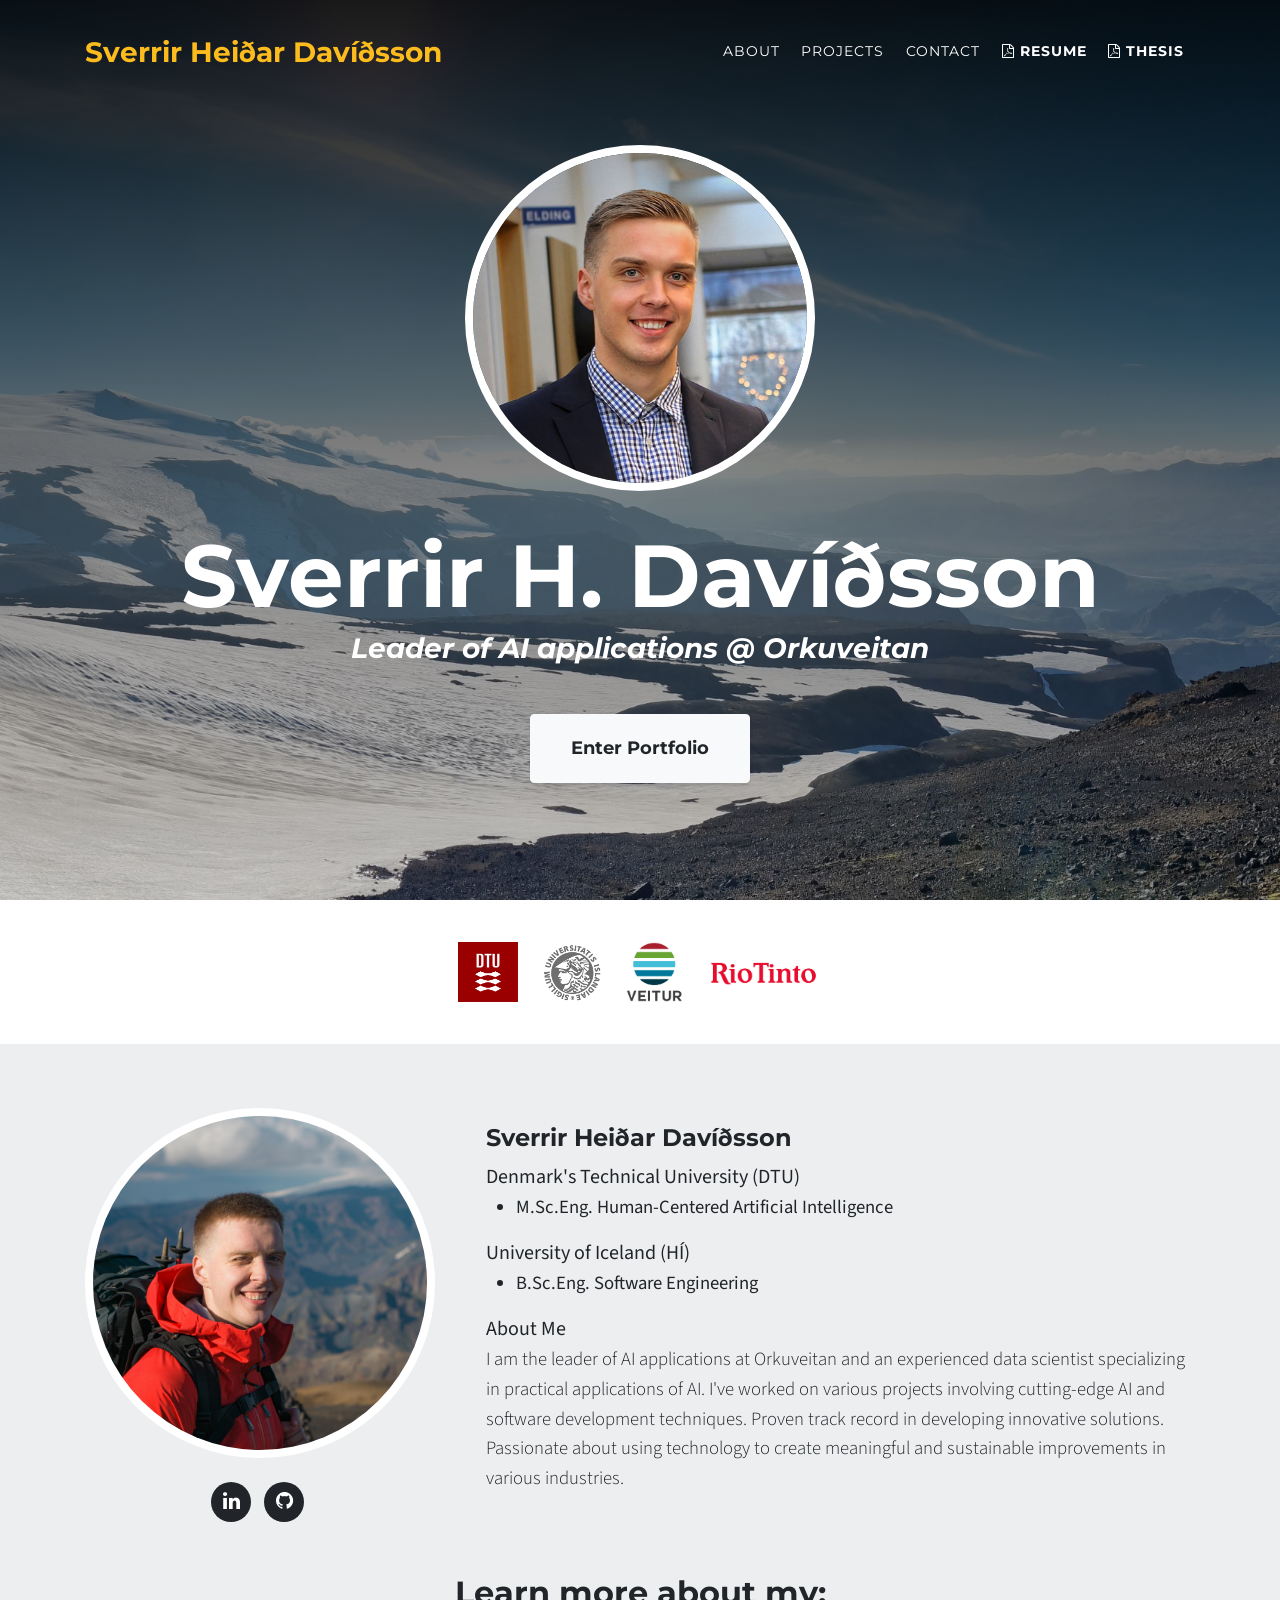
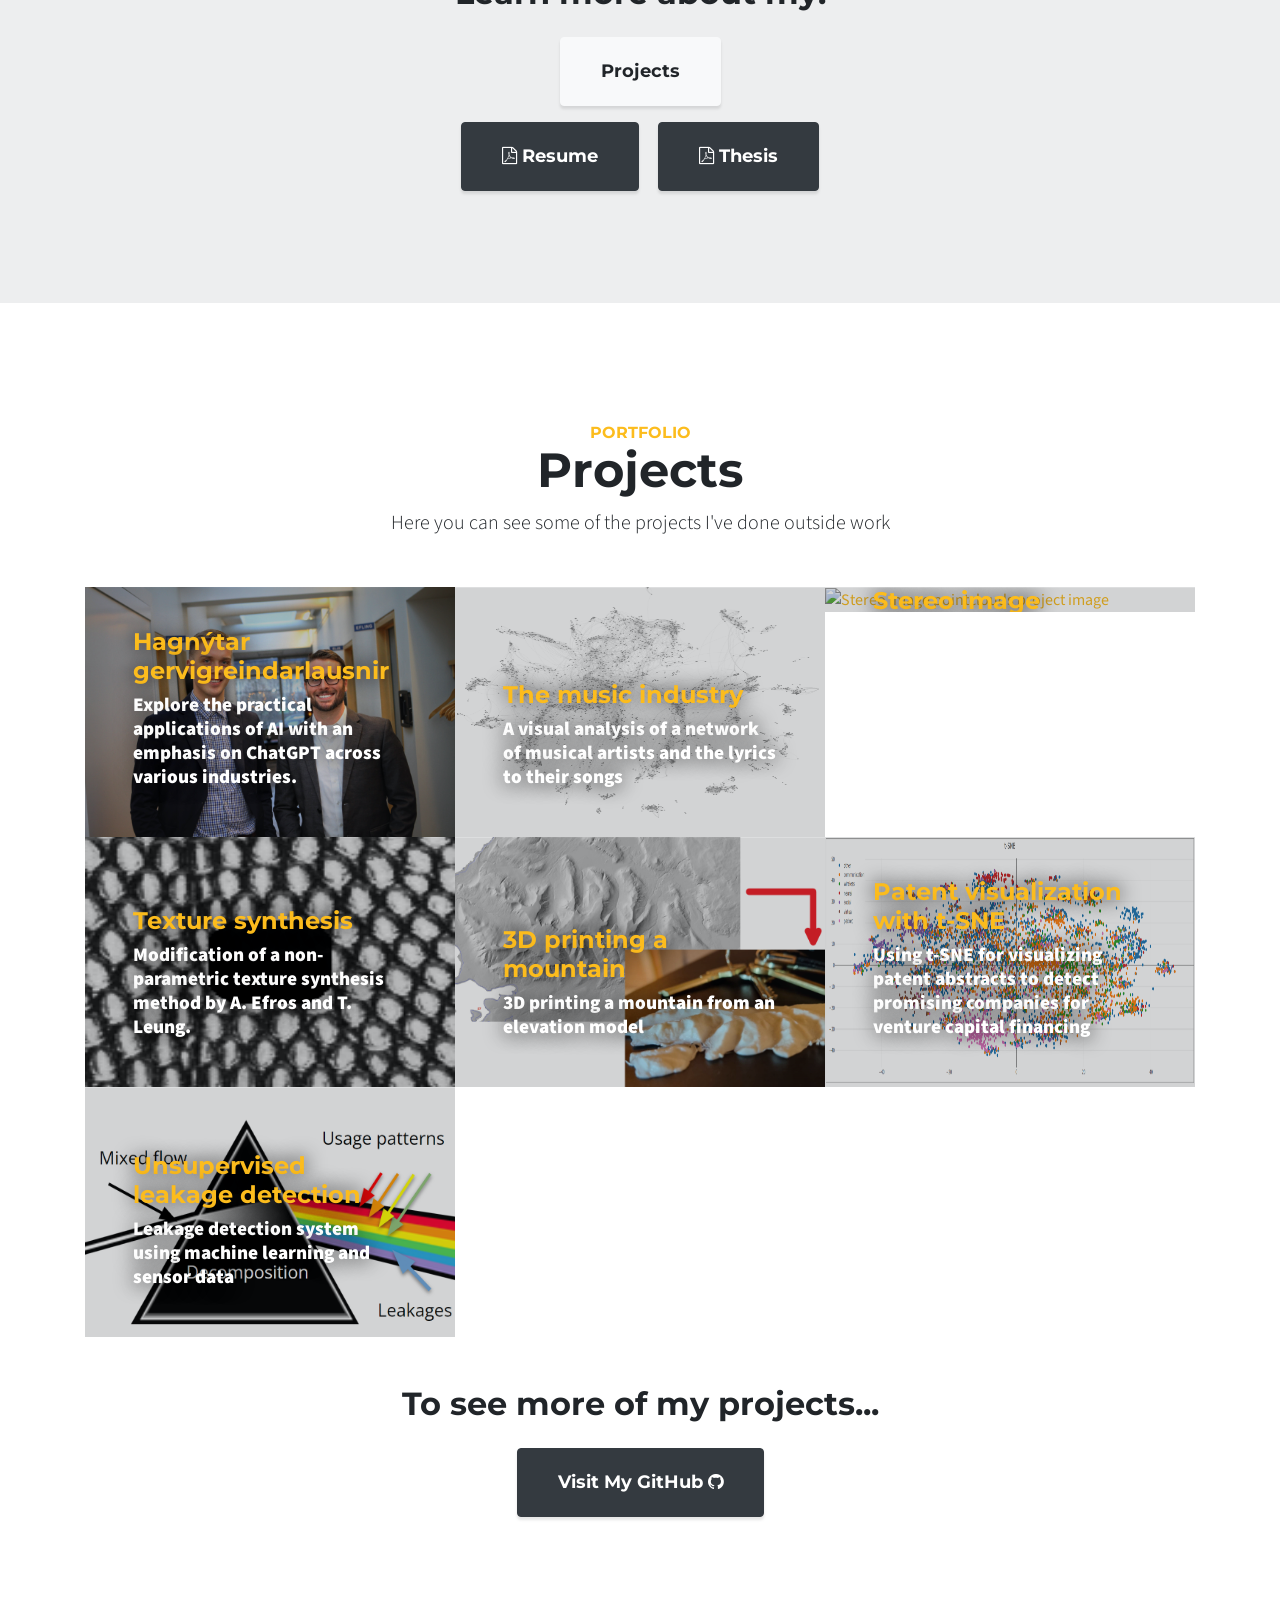
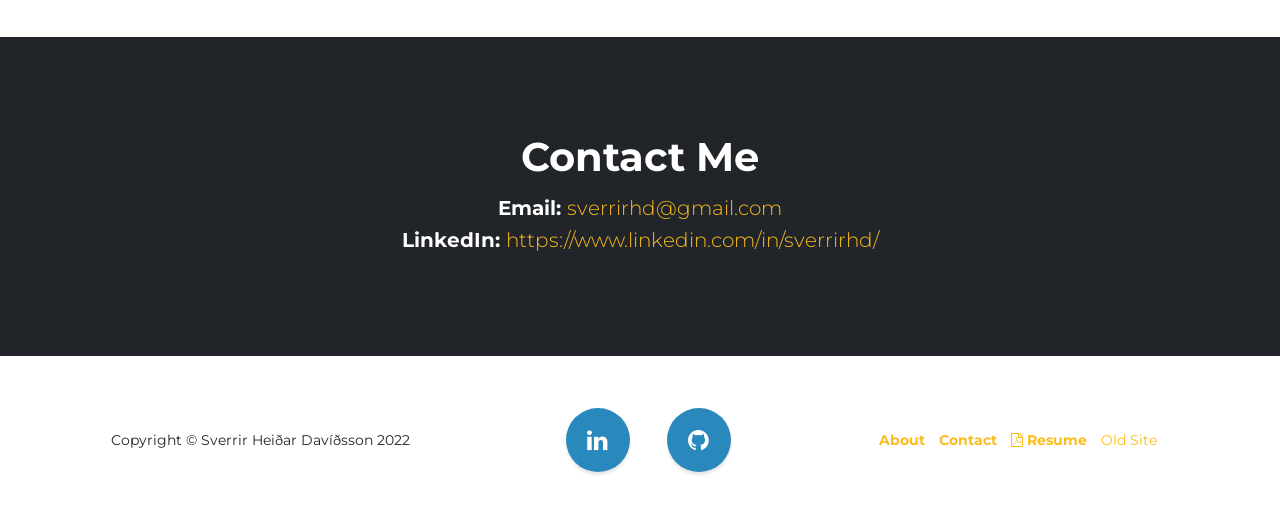
==== commit fce3bc3b: "updated website" ====
--- a/index.html
+++ b/index.html
@@ -80,14 +80,14 @@
     <!-- Header -->
     <header class="masthead d-flex" style="padding-bottom: 100px">
         <div class="container text-center my-auto">
-            <div class="mb-5" style="margin-top:-48px; padding-bottom: 48px; font-size:18pt; text-shadow: 3px 3px 30px #000000, 3px 3px 30px #000000;">
-                This site was last updated in March 2023!</div>
+            <!-- <div class="mb-5" style="margin-top:-48px; padding-bottom: 48px; font-size:18pt; text-shadow: 3px 3px 30px #000000, 3px 3px 30px #000000;">
+                This site was last updated in March 2023!</div> -->
             <div style="padding-bottom:32px">
                 <img id="profile_pic" src="img/sverrir_heidar_davidsson_endurmenntun.jpg" width="350" class="img-responsive img-circle" style="border:8px solid white" alt="Sverrir Heiðar Davíðsson's profile picture">
             </div>
             <h1 class="mb-1">Sverrir H. Davíðsson</h1>
             <h3 class="mb-5">
-                <em>Engineer & Data Scientist @ Veitur</em>
+                <em>Leader of AI applications @ Orkuveitan</em>
             </h3>
             <a class="btn btn-xl btn-light js-scroll-trigger" href="#about">Enter Portfolio</a>
         </div>
@@ -154,9 +154,8 @@
 
                     <p class="lead" style="*font-size: 15pt; margin-bottom:0px"><b>About Me</b></p>
                     <p class="lead" style="font-size: 14pt">
-                        I am an experienced data scientist with a strong background in human-centered artificial intelligence and software engineering. With a Master's degree from Denmark's Technical University (DTU) and a Bachelor's degree from the University of Iceland (HÍ).
-                        I've worked on various projects involving cutting-edge AI and software development techniques. Proven track record in developing innovative solutions for water distribution systems and environmental analysis. I'm passionate about
-                        using technology to create meaningful and sustainable improvements in various industries. I currently reside in Reykjavík, Iceland.
+                        I am the leader of AI applications at Orkuveitan and an experienced data scientist specializing in practical applications of AI. I've worked on various projects involving cutting-edge AI and software development techniques. Proven track record in developing
+                        innovative solutions. Passionate about using technology to create meaningful and sustainable improvements in various industries.
                     </p>
 
                     <div id="social2" class="mt-4">
@@ -209,6 +208,18 @@
             </div>
             <div class="row no-gutters">
                 <div class="col-lg-4">
+                    <a class="portfolio-item" data-toggle="modal" href="#portfolioModalAI" aria-label="AI Course project">
+                        <span class="caption">
+                            <span class="caption-content">
+                                <h4>Hagnýtar gervigreindarlausnir</h4>
+                                <p class="mb-0">Explore the practical applications of AI with an emphasis on ChatGPT across various industries.</p>
+                            </span>
+                        </span>
+                        <img class="img-fluid portfolio-img" src="img/Sverrir_Corey_1.jpg" alt="AI Course project image">
+                    </a>
+                </div>
+
+                <div class="col-lg-4">
                     <a class="portfolio-item" data-toggle="modal" href="#portfolioModal1" aria-label="The music industry project">
                         <span class="caption">
                         <span class="caption-content">
@@ -232,6 +243,9 @@
                         <img class="img-fluid portfolio-img" src="img/projects/stereo.webp" alt="Stereo image pointclouds project image">
                     </a>
                 </div>
+
+            </div>
+            <div class="row no-gutters">
                 <div class="col-lg-4">
                     <a class="portfolio-item" data-toggle="modal" href="#portfolioModal3" aria-label="Texture synthesis project">
                         <span class="caption">
@@ -243,8 +257,6 @@
                         <img class="img-fluid portfolio-img" src="img/projects/texture_synthesis.webp" alt="Texture synthesis project image">
                     </a>
                 </div>
-            </div>
-            <div class="row no-gutters">
                 <div class="col-lg-4">
                     <a class="portfolio-item" data-toggle="modal" href="#portfolioModal4" aria-label="3D printing a mountain project">
                         <span class="caption">
@@ -270,6 +282,9 @@
                 </div>
 
 
+
+            </div>
+            <div class="row no-gutters">
                 <div class="col-lg-4">
                     <a class="portfolio-item" data-toggle="modal" href="#portfolioModal6" aria-label="Leakage detection project">
                         <span class="caption">
@@ -351,6 +366,49 @@
     </footer>
 
     <!-- Portfolio Modals -->
+
+    <div class="portfolio-modal modal fade" id="portfolioModalAI" tabindex="-1" role="dialog" aria-hidden="true">
+        <div class="modal-dialog">
+            <div class="modal-content">
+                <div class="close-modal" data-dismiss="modal">
+                    <div class="lr">
+                        <div class="rl"></div>
+                    </div>
+                </div>
+                <div class="container">
+                    <div class="row">
+                        <div class="col-lg-10 mx-auto">
+                            <div class="modal-body">
+                                <h2>Hagnýtar gervigreindarlausnir</h2>
+                                <p class="lead">A class that Corey and I made in the fall of 2024 where participants learn to use AI solutions effectively in your field, with a focus on ChatGPT</p>
+                                <p class="lead">Further information:</p>
+
+                                <ul>
+                                    <li><a href="https://endurmenntun.is/namskeid/241V24/hagnytar-gervigreindarlausnir" target="_blank">Course 1 Details</a></li>
+                                    <li><a href="https://endurmenntun.is/namskeid/254V24/hagnytar-gervigreindarlausnir" target="_blank">Course 2 Details</a></li>
+                                    <li><a href="https://endurmenntun.is/namskeid/259V24/hagnytar-gervigreindarlausnir" target="_blank">Course 3 Details</a></li>
+                                    <li><a href="https://endurmenntun.is/namskeid/261V24/hagnytar-gervigreindarlausnir" target="_blank">Course 4 Details</a></li>
+                                    <li><a href="https://endurmenntun.is/namskeid/260V24/hagnytar-gervigreindarlausnir" target="_blank">Course 5 Details</a></li>
+                                </ul>
+
+                                <ul>
+                                    <li><a href="https://www.ruv.is/utvarp/spila/morgunutvarpid/23822/7grrr1/sverrir-heidar-davidsson-hagnyt-gervigreind" target="_blank">Radio Interview at Rás 2</a></li>
+                                    <li><a href="https://www.ruv.is/utvarp/spila/samfelagid/23617/7hl67p/gervigreind-og-almenn-storf" target="_blank">Radio Interview at Rás 1</a></li>
+                                </ul>
+                                <ul>
+                                    <li><a href="https://endurmenntun.is/frettir/gervigreind-a-ad-vera-adgengileg" target="_blank">Interview with Corey and Me</a></li>
+                                </ul>
+                                <a class="btn btn-dark btn-l" data-dismiss="modal" href="#">
+                                    <i class="fa fa-times"></i> Close Project</a>
+                            </div>
+                        </div>
+                    </div>
+                </div>
+            </div>
+        </div>
+    </div>
+
+
 
     <div class="portfolio-modal modal fade" id="portfolioModal1" tabindex="-1" role="dialog" aria-hidden="true">
         <div class="modal-dialog">
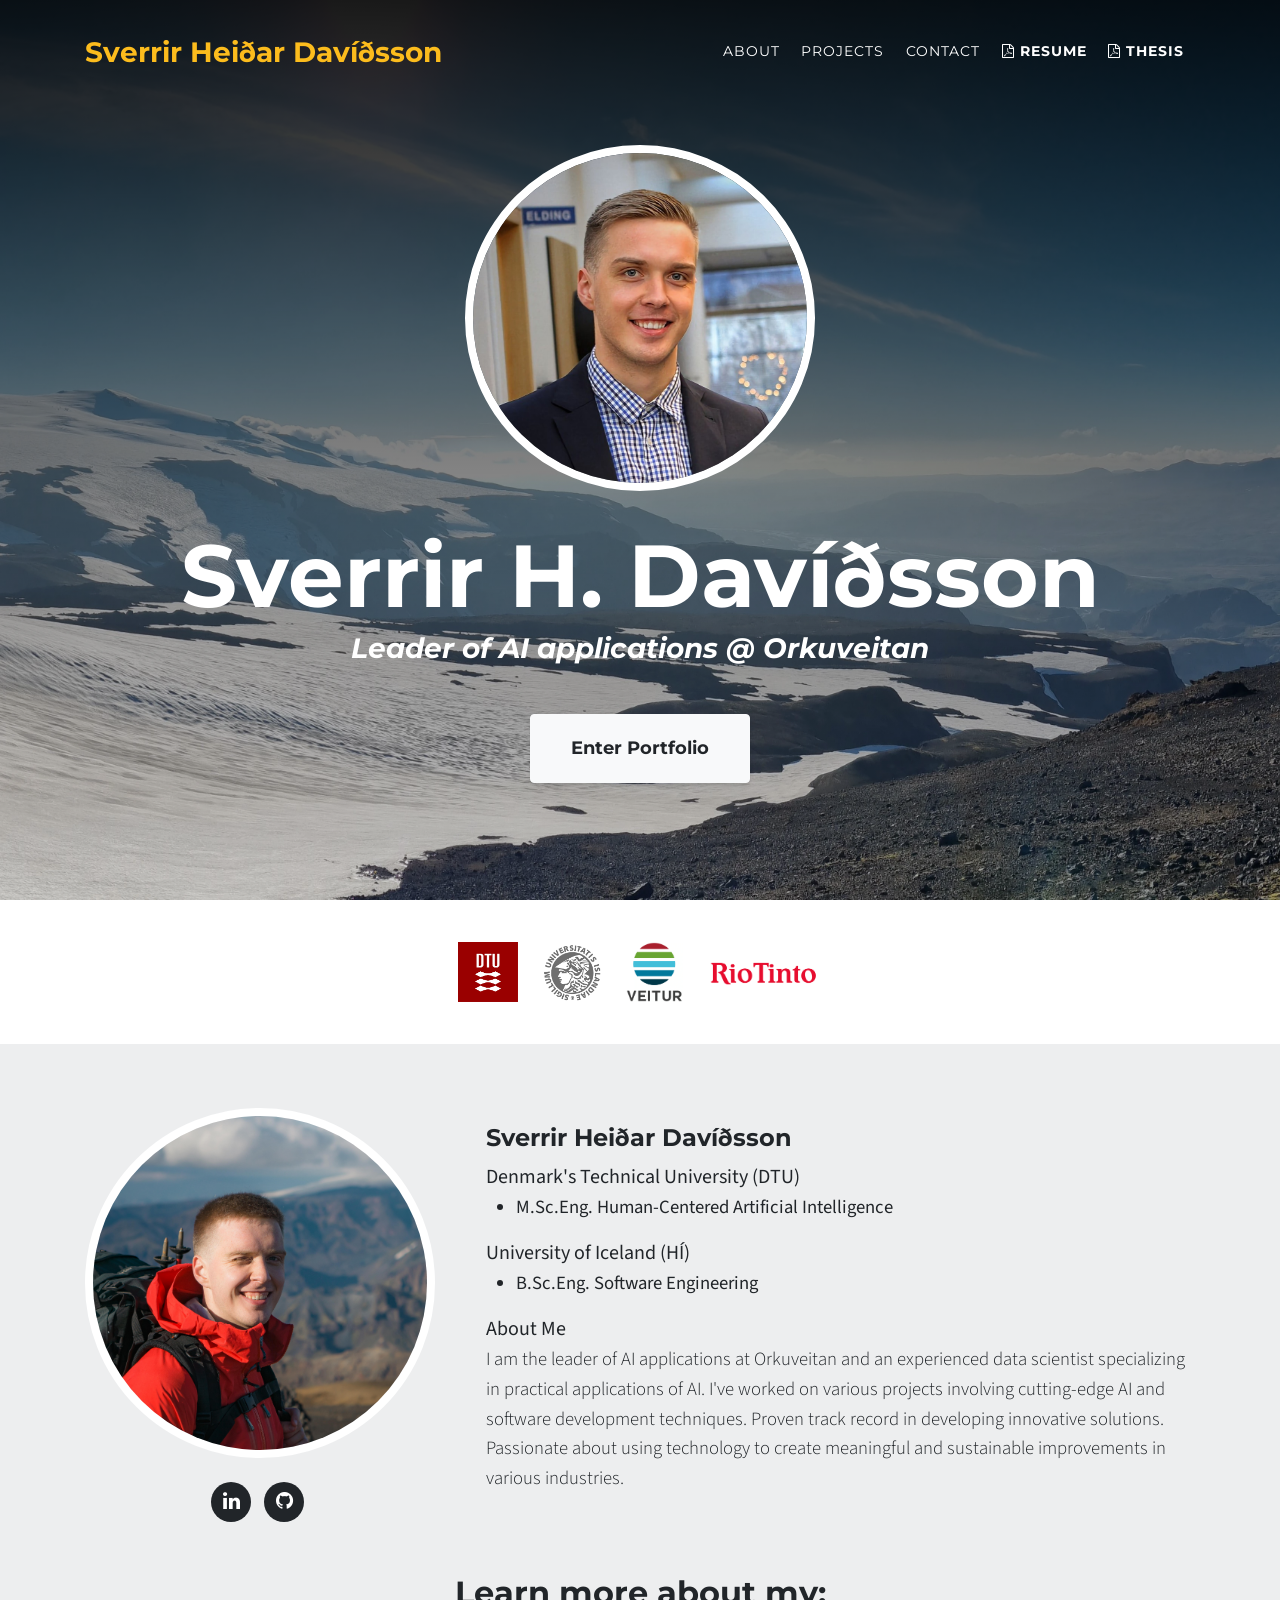
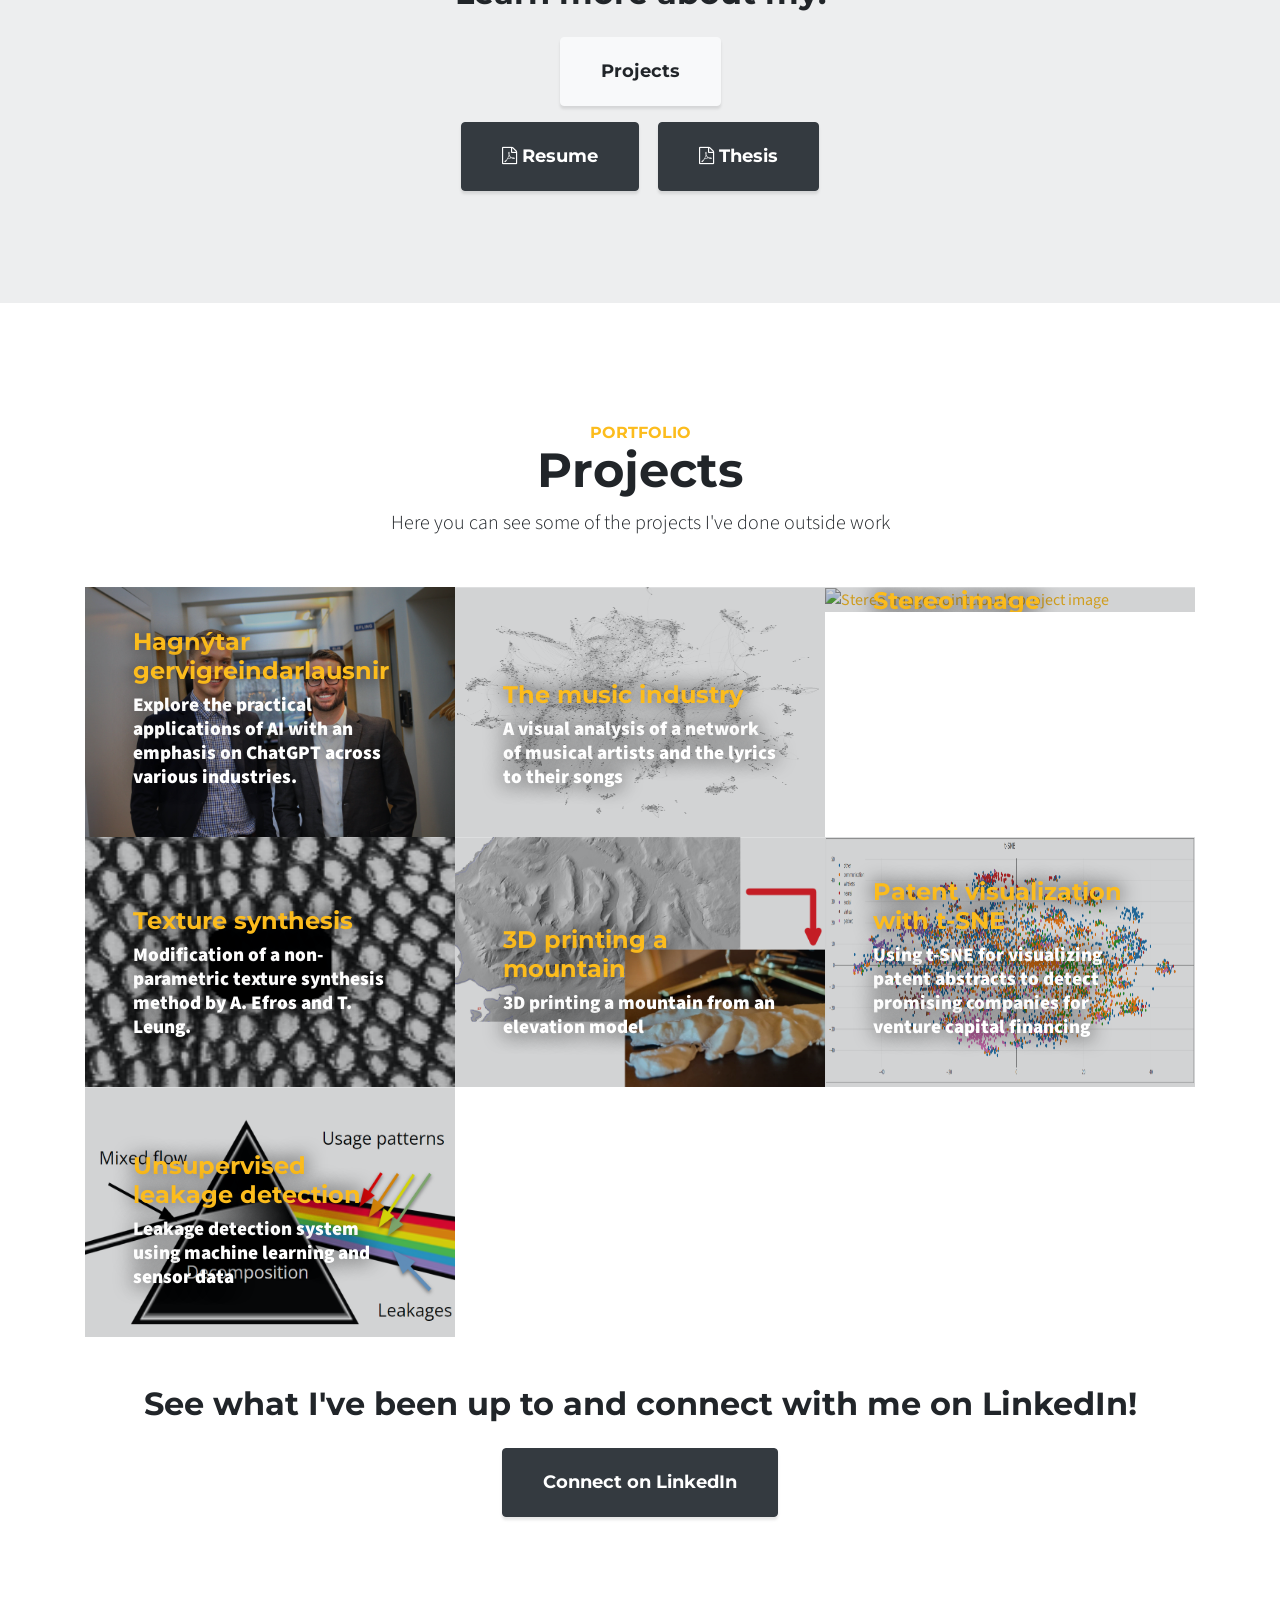
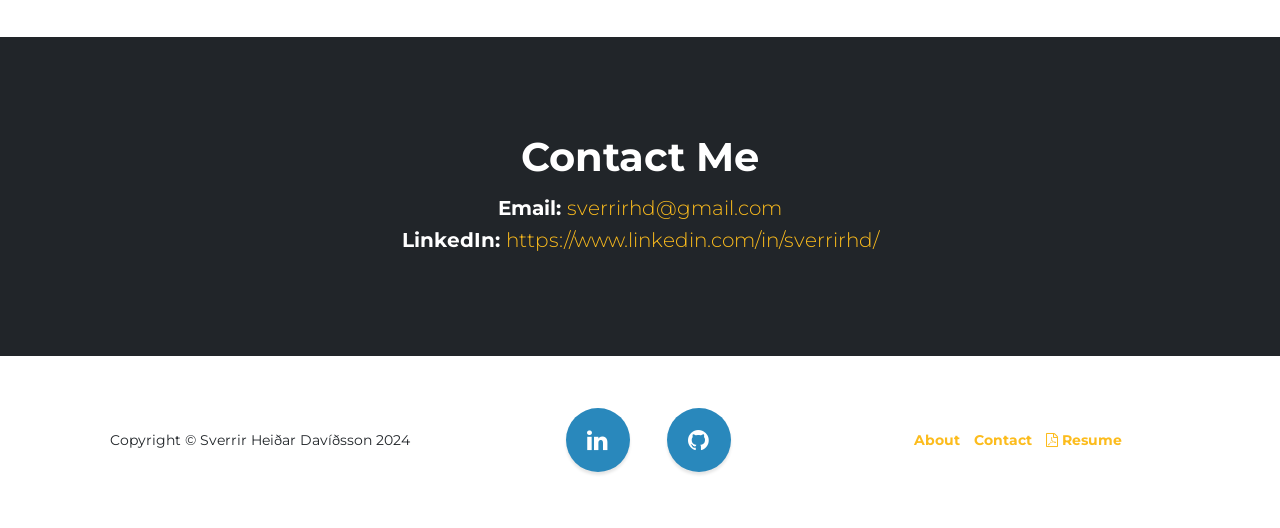
==== commit f0ba0128: "updated website more" ====
--- a/index.html
+++ b/index.html
@@ -298,10 +298,16 @@
                 </div>
             </div>
         </div>
-        <div class="container text-center mt-5">
+        <!-- <div class="container text-center mt-5">
             <h2 class="mb-4">To see more of my projects...</h2>
             <a href="https://github.com/sverrirhd" class="btn btn-xl btn-dark" target="blank" aria-label="Visit My GitHub">Visit My GitHub  <i
                          class="fa fa-github"></i></a>
+        </div> -->
+        <div class="container text-center mt-5">
+            <h2 class="mb-4">See what I've been up to and connect with me on LinkedIn!</h2>
+            <a href="https://www.linkedin.com/in/sverrirhd/" class="btn btn-xl btn-dark" target="_blank" aria-label="Visit My LinkedIn">
+                Connect on LinkedIn</i>
+            </a>
         </div>
 
     </section>
@@ -330,7 +336,7 @@
         <div class="container">
             <div class="row">
                 <div class="col-md-4 mb-4">
-                    <span class="copyright">Copyright &copy; Sverrir Heiðar Davíðsson 2022
+                    <span class="copyright">Copyright &copy; Sverrir Heiðar Davíðsson 2024
                     </span>
                 </div>
                 <div class="col-md-4">
@@ -357,8 +363,7 @@
                         </li>
                         <li><a href="/resume" target="blank"><b><i class="fa fa-file-pdf-o"></i> Resume</b></a>
                         </li>
-                        <li><a href="/old" target="blank">Old Site</a>
-                        </li>
+
                     </ul>
                 </div>
             </div>
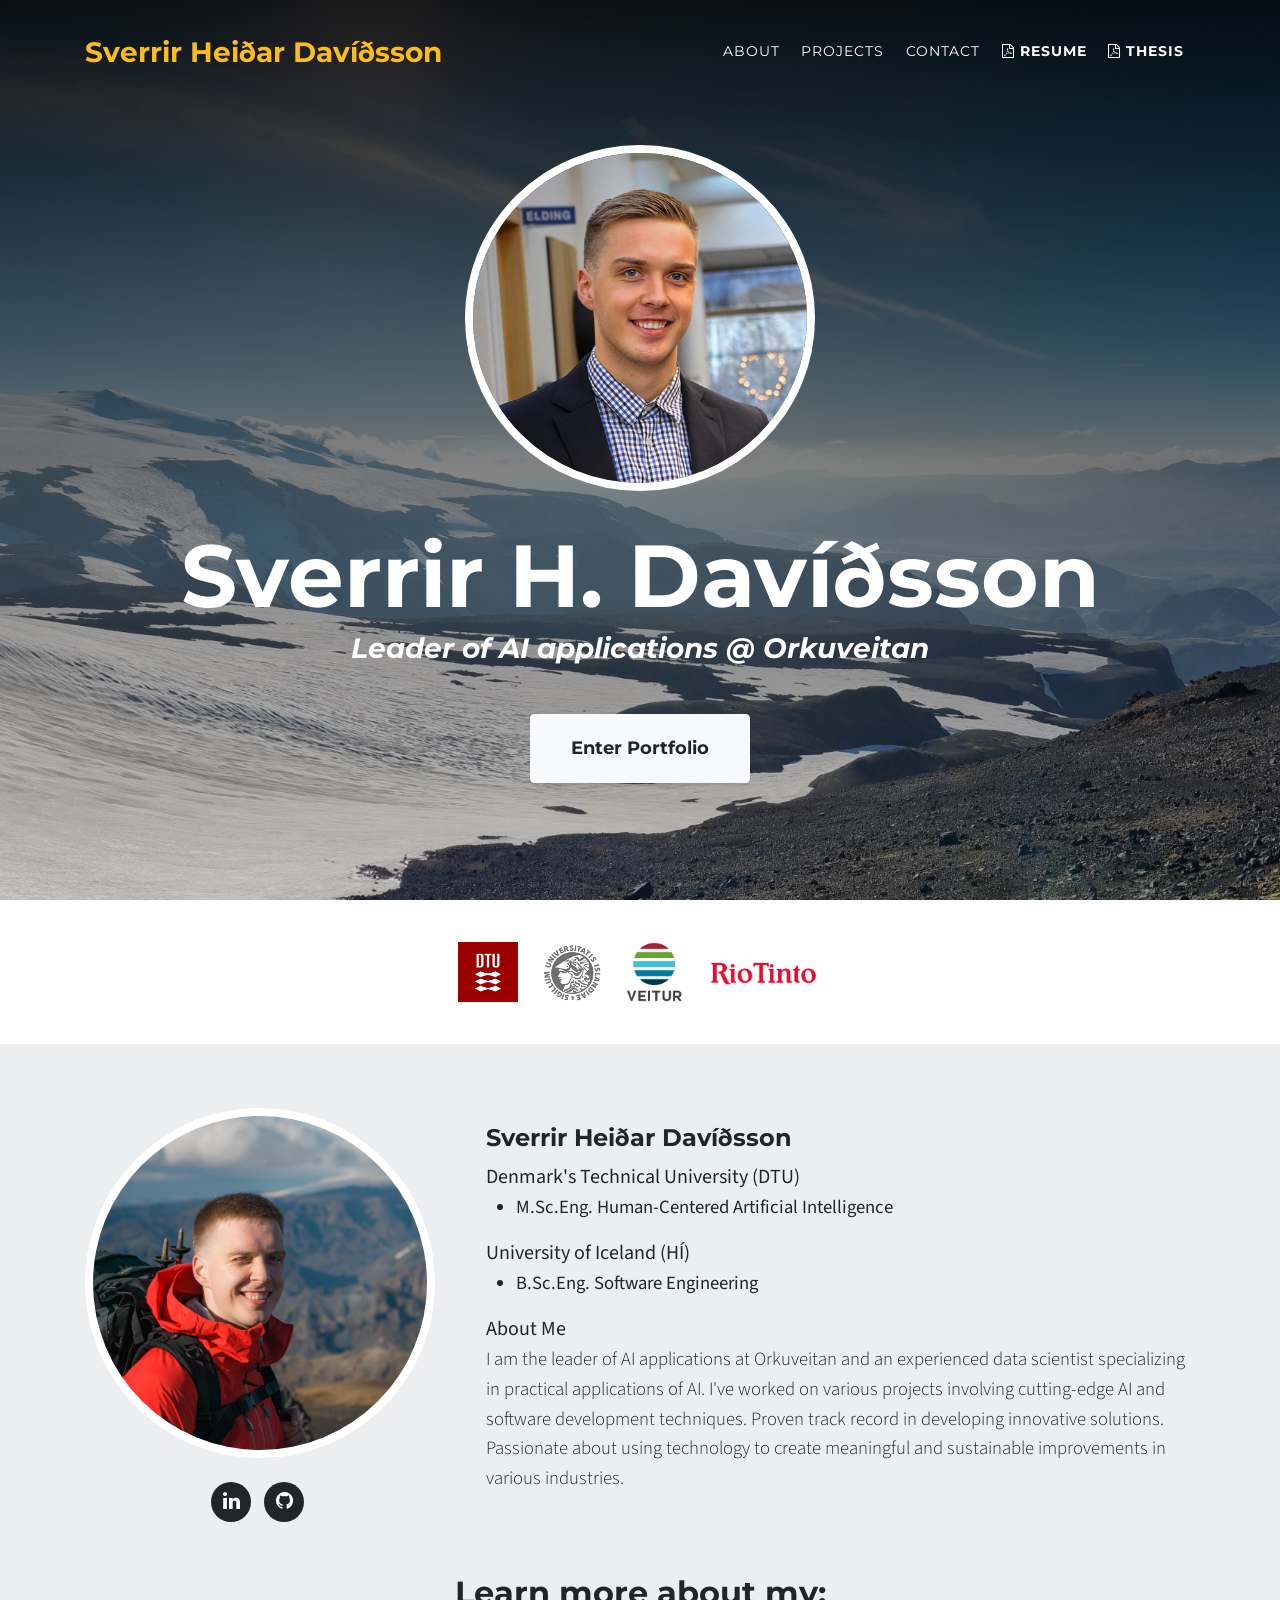
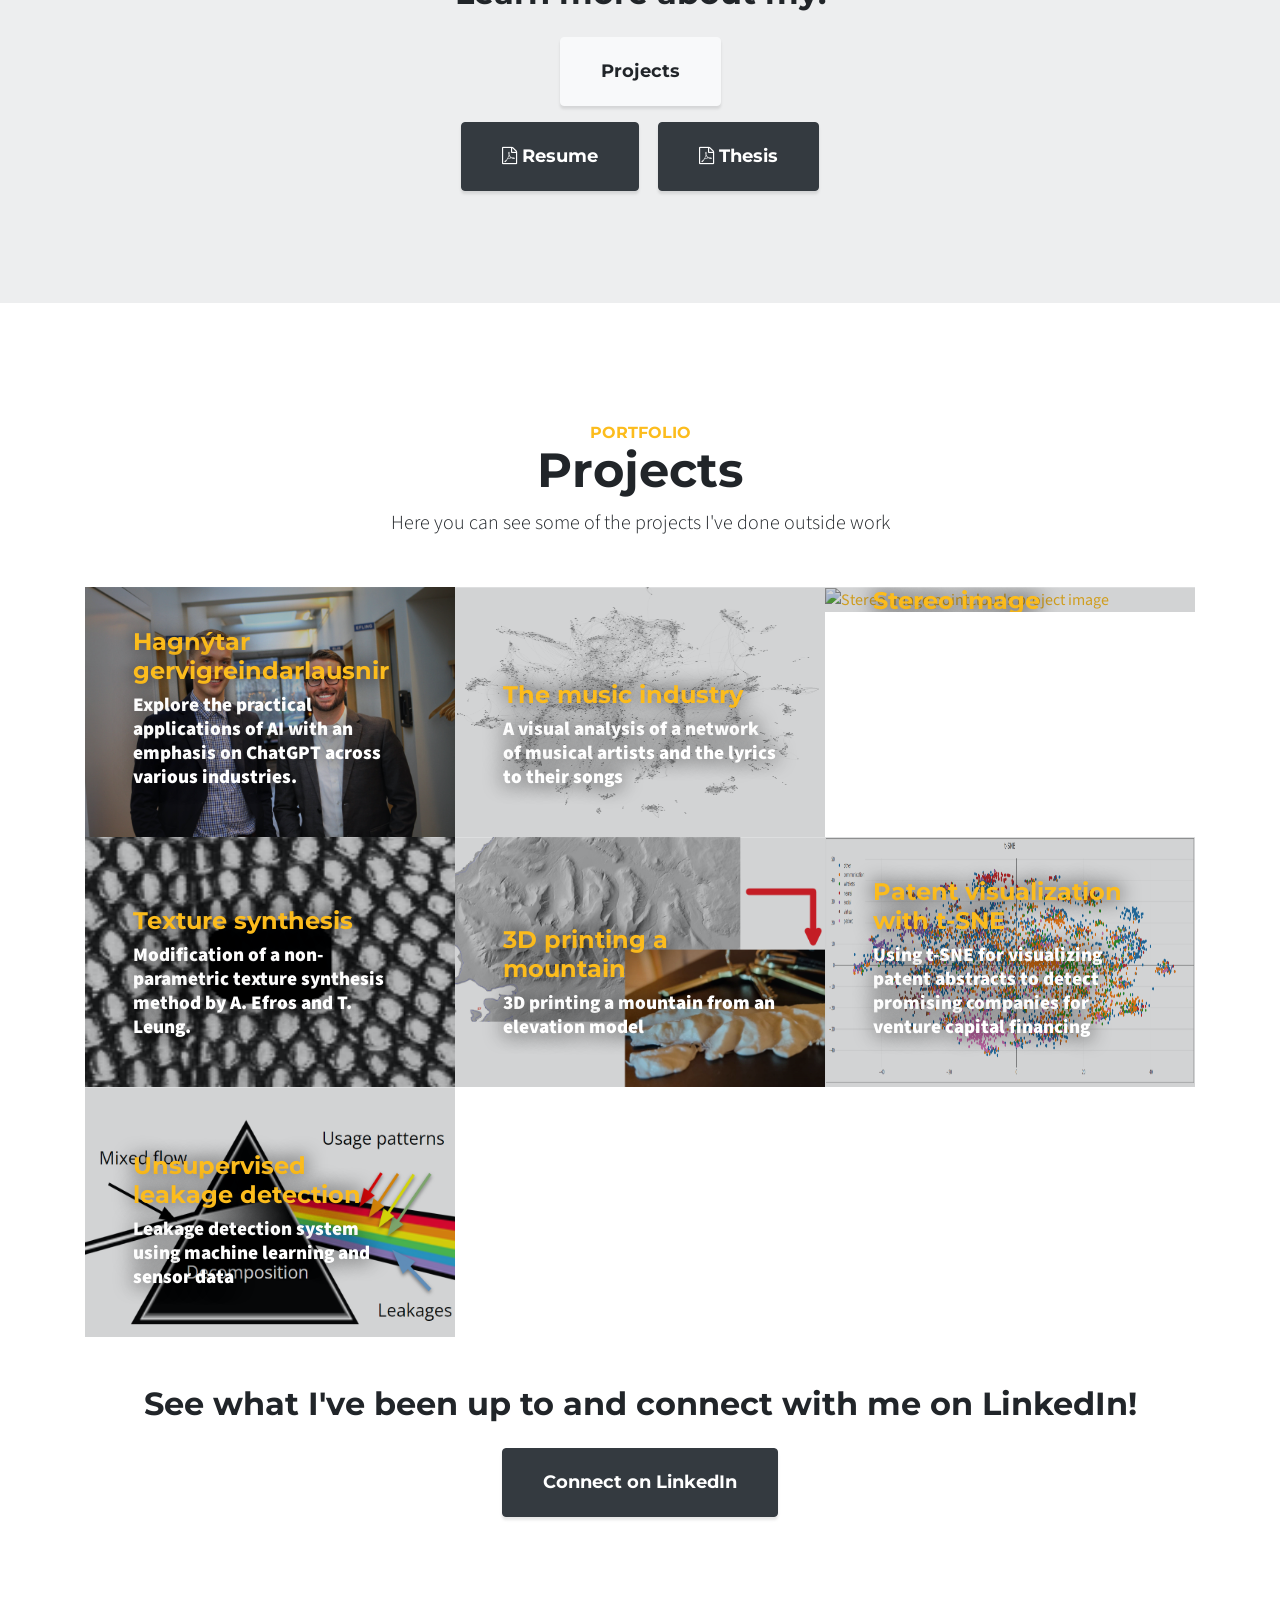
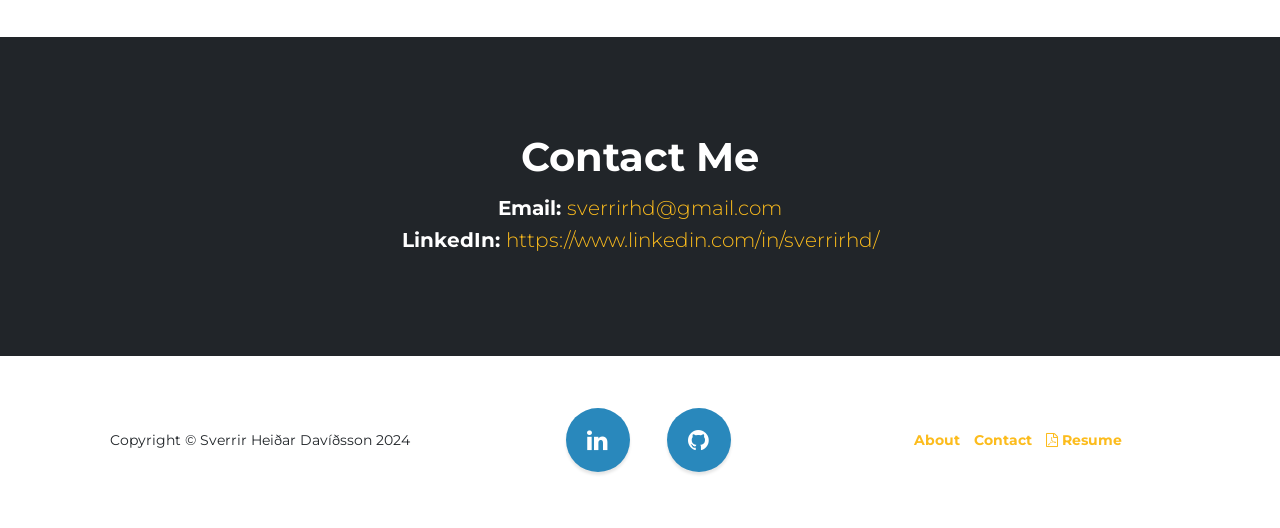
==== commit 05c1cdf2: "updated website" ====
--- a/index.html
+++ b/index.html
@@ -385,7 +385,7 @@
                         <div class="col-lg-10 mx-auto">
                             <div class="modal-body">
                                 <h2>Hagnýtar gervigreindarlausnir</h2>
-                                <p class="lead">A class that Corey and I made in the fall of 2024 where participants learn to use AI solutions effectively in your field, with a focus on ChatGPT</p>
+                                <p class="lead">A class that Corey and I made in the fall of 2024 where participants learn to use AI solutions effectively in their field, with a focus on ChatGPT</p>
                                 <p class="lead">Further information:</p>
 
                                 <ul>
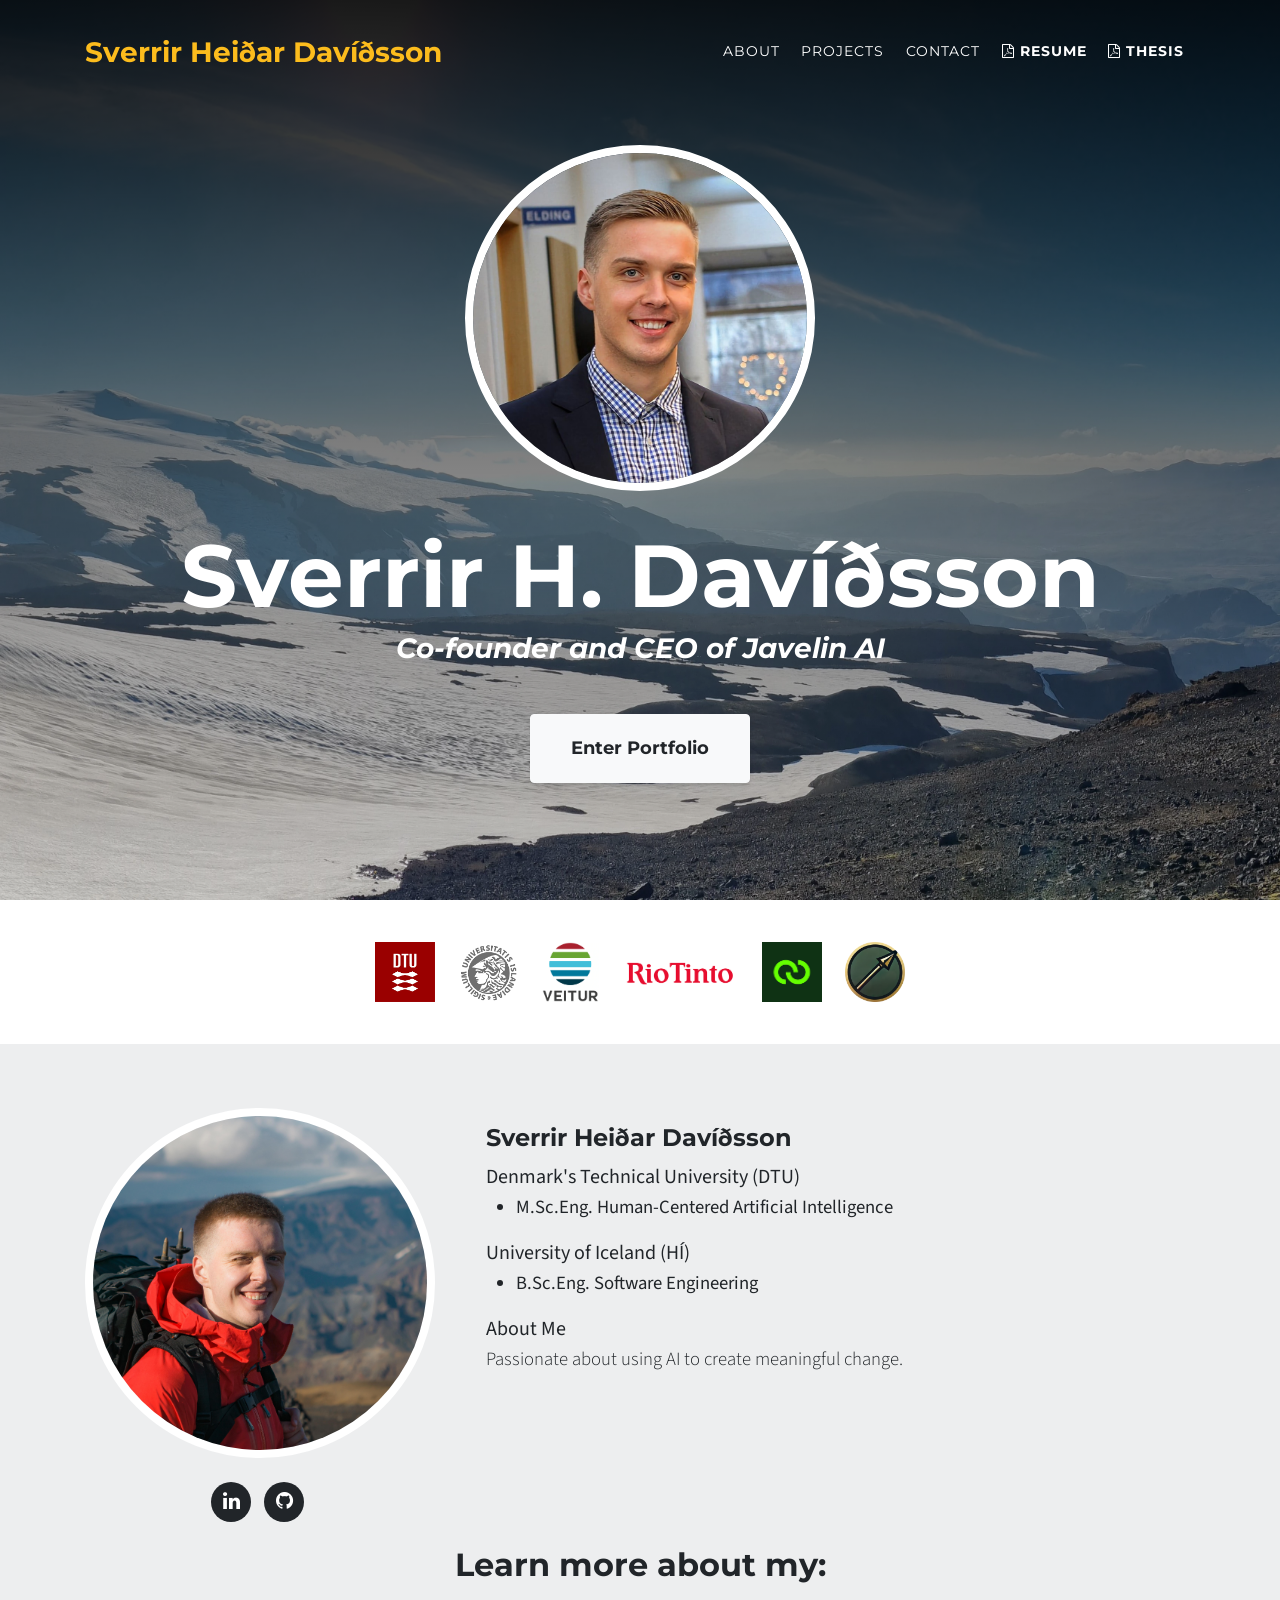
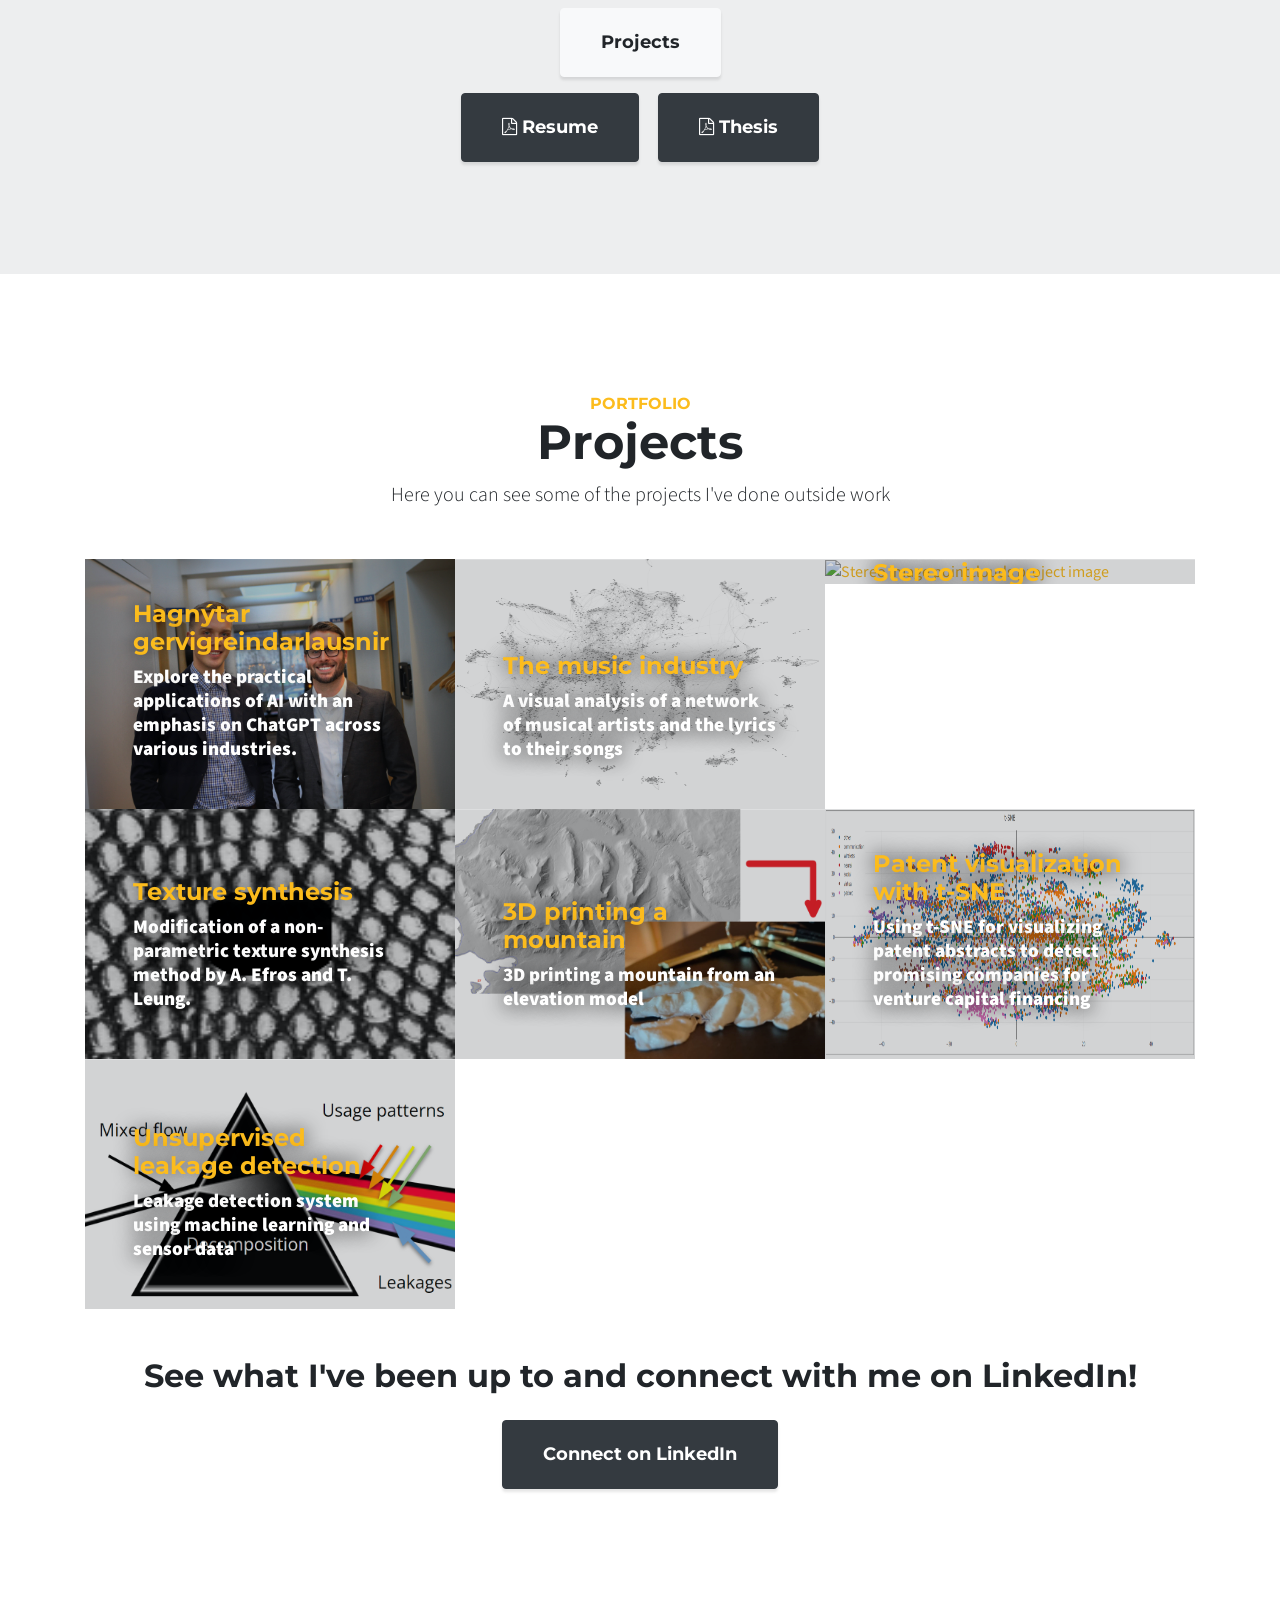
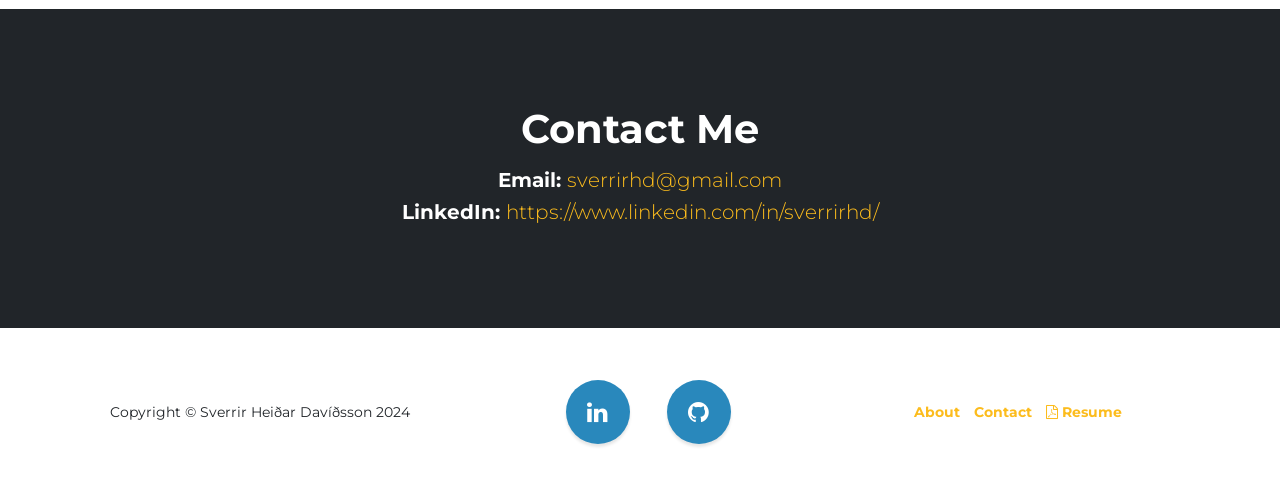
==== commit 31da3cd2: "Javelin" ====
--- a/index.html
+++ b/index.html
@@ -87,7 +87,7 @@
             </div>
             <h1 class="mb-1">Sverrir H. Davíðsson</h1>
             <h3 class="mb-5">
-                <em>Leader of AI applications @ Orkuveitan</em>
+                <em>Co-founder and CEO of Javelin AI</em>
             </h3>
             <a class="btn btn-xl btn-light js-scroll-trigger" href="#about">Enter Portfolio</a>
         </div>
@@ -111,6 +111,12 @@
                     </a>
                     <a href="https://www.riotinto.is/" target="blank" class="client-link" aria-label="Rio Tinto - Opens in new tab">
                         <img class="center-block" src="img/RioTinto.png" alt="Rio Tinto">
+                    </a>
+                    <a href="https://www.orkuveitan.is/" target="blank" class="client-link" aria-label="Orkuveitan - Opens in new tab">
+                        <img class="center-block" src="img/orkuveitan.jpg" alt="Orkuveitan">
+                    </a>
+                    <a href="https://javelin.ai/" target="blank" class="client-link" aria-label="Javelin AI - Opens in new tab">
+                        <img class="center-block" src="img/javelin-cropped.png" alt="Javelin AI">
                     </a>
                 </div>
             </div>
@@ -154,8 +160,7 @@
 
                     <p class="lead" style="*font-size: 15pt; margin-bottom:0px"><b>About Me</b></p>
                     <p class="lead" style="font-size: 14pt">
-                        I am the leader of AI applications at Orkuveitan and an experienced data scientist specializing in practical applications of AI. I've worked on various projects involving cutting-edge AI and software development techniques. Proven track record in developing
-                        innovative solutions. Passionate about using technology to create meaningful and sustainable improvements in various industries.
+                        Passionate about using AI to create meaningful change.
                     </p>
 
                     <div id="social2" class="mt-4">
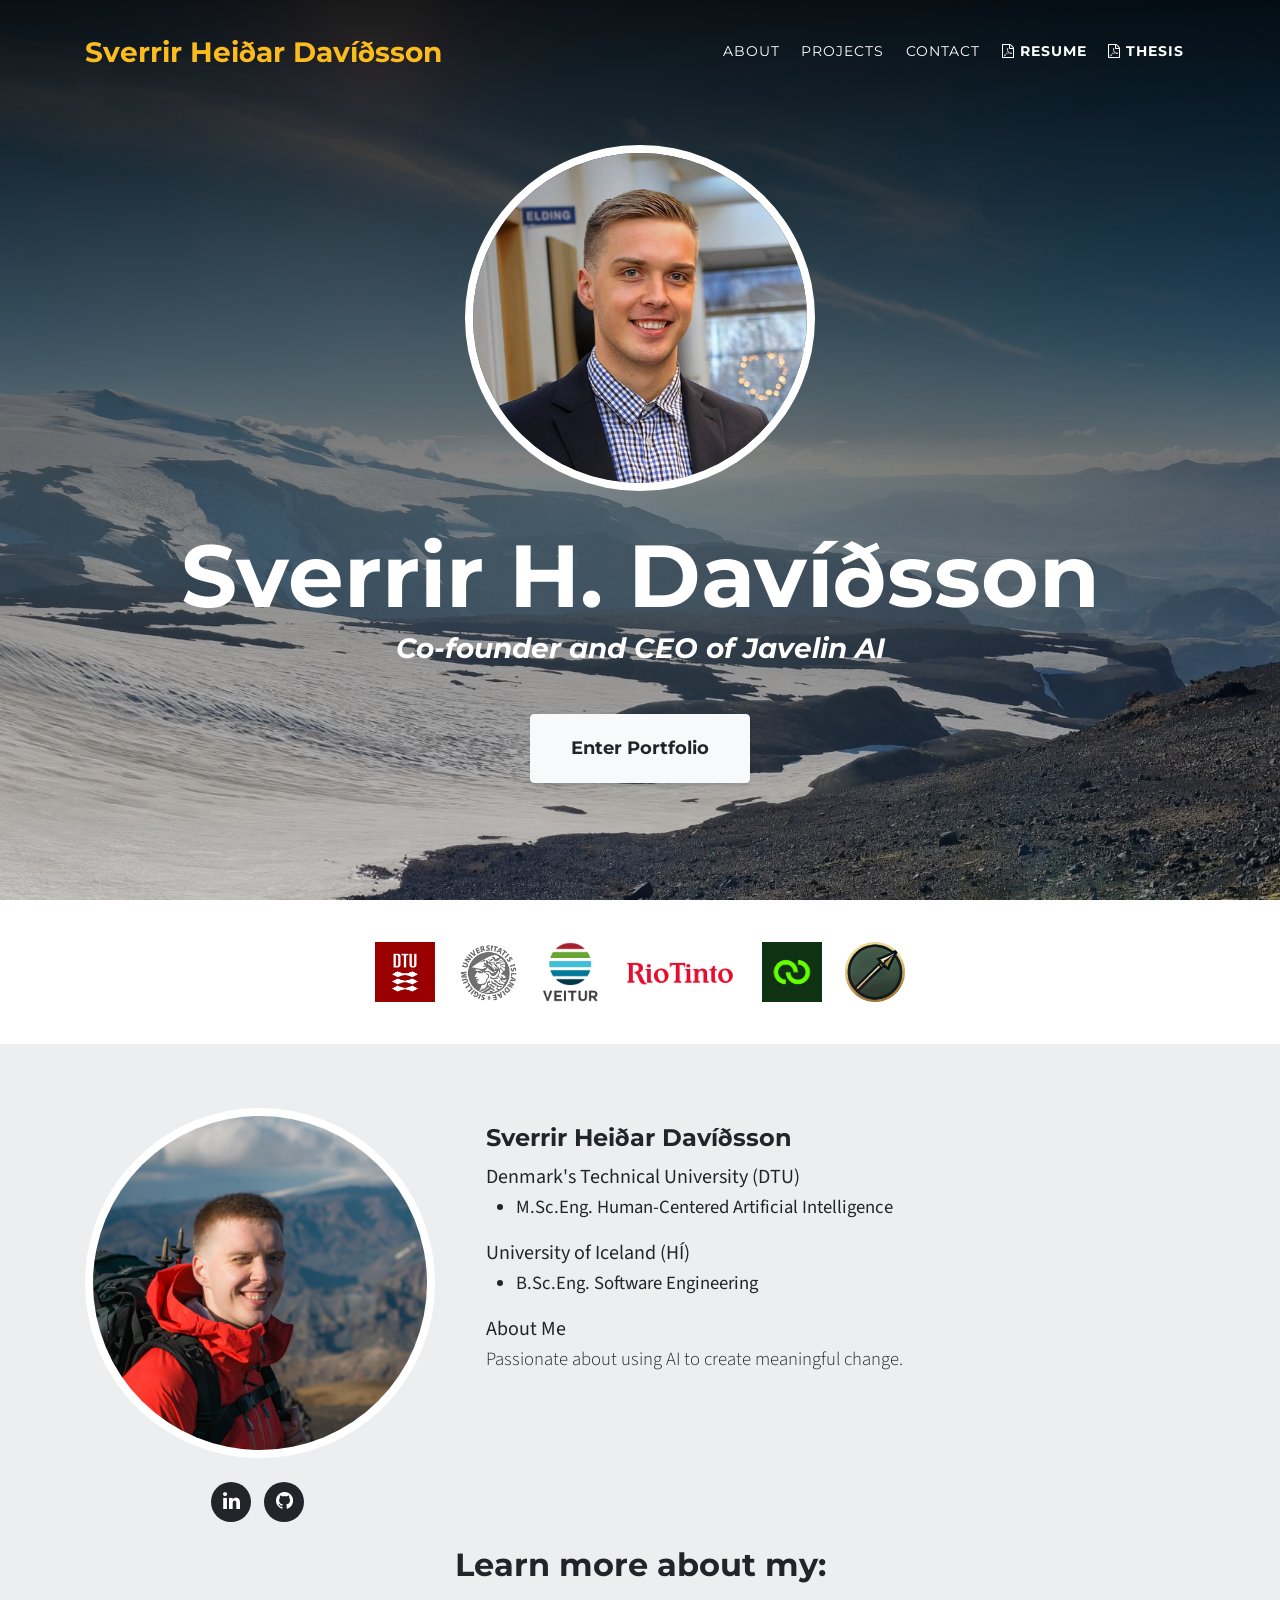
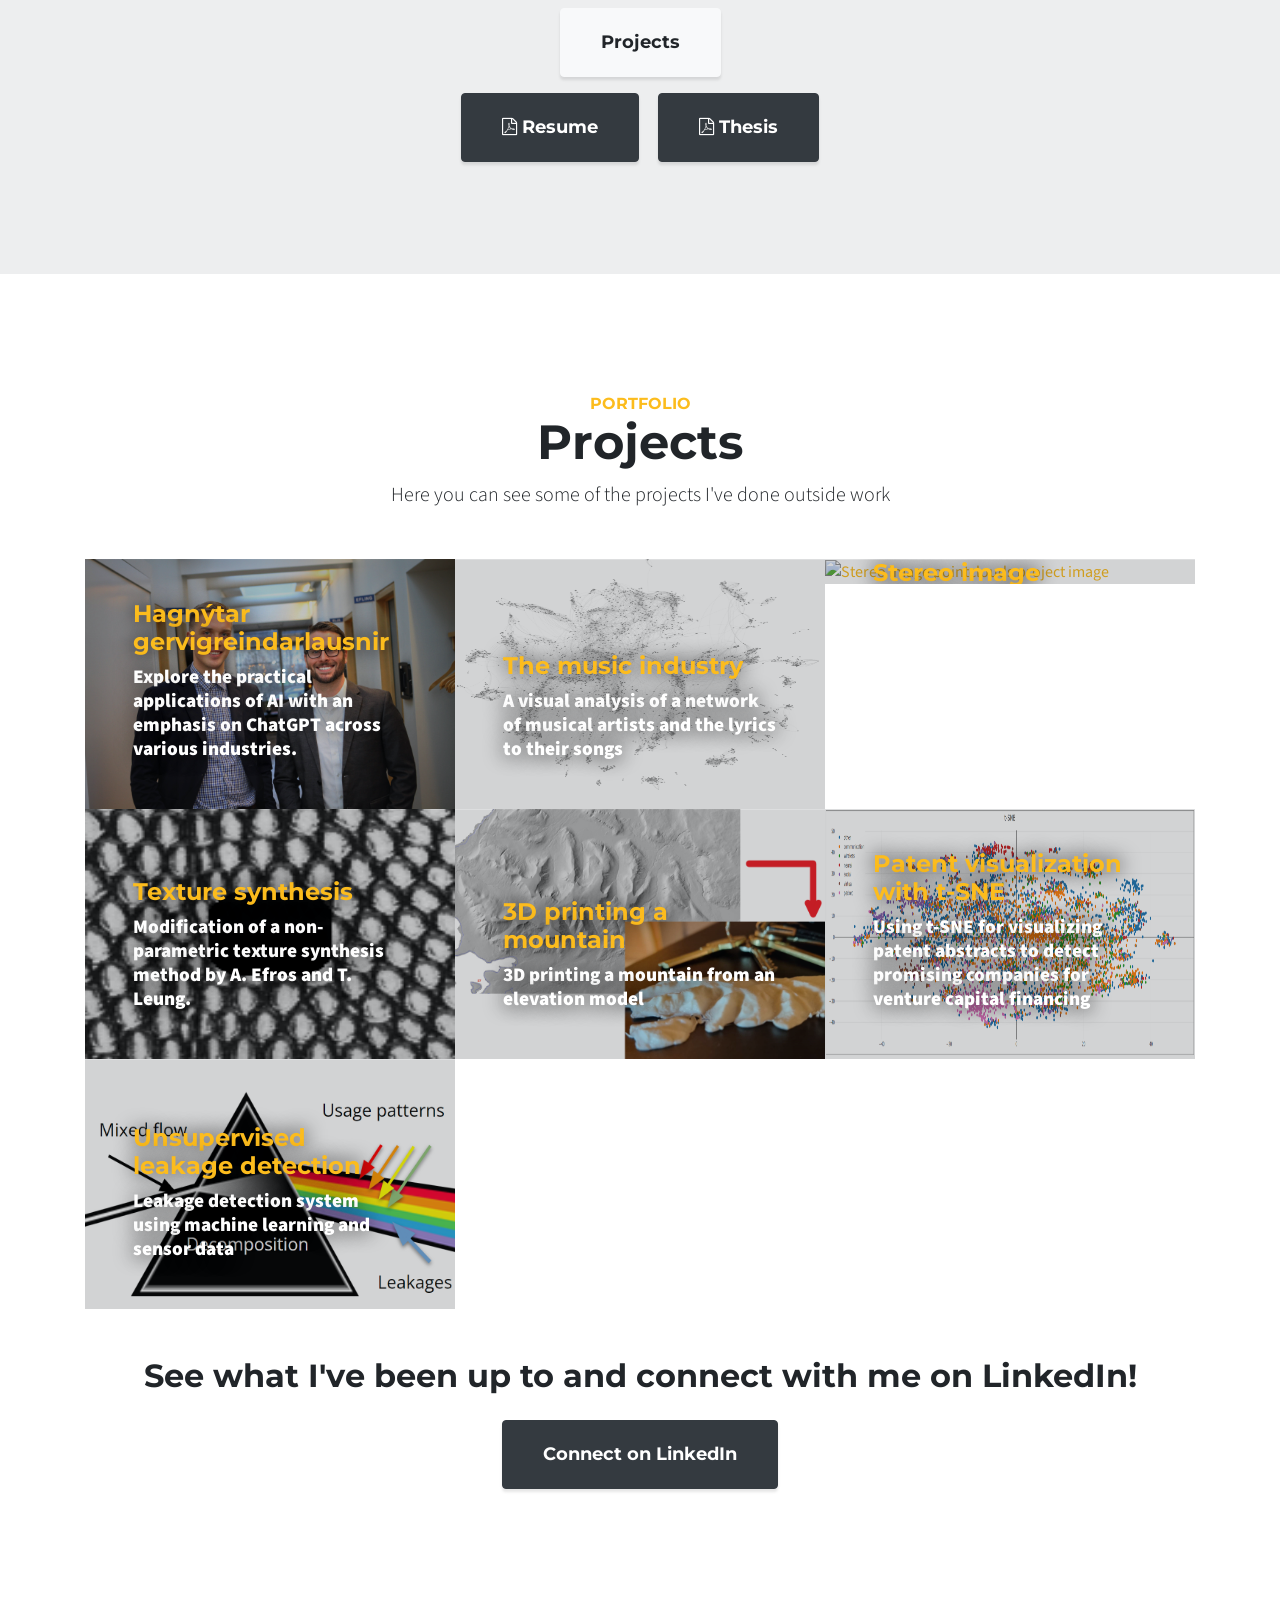
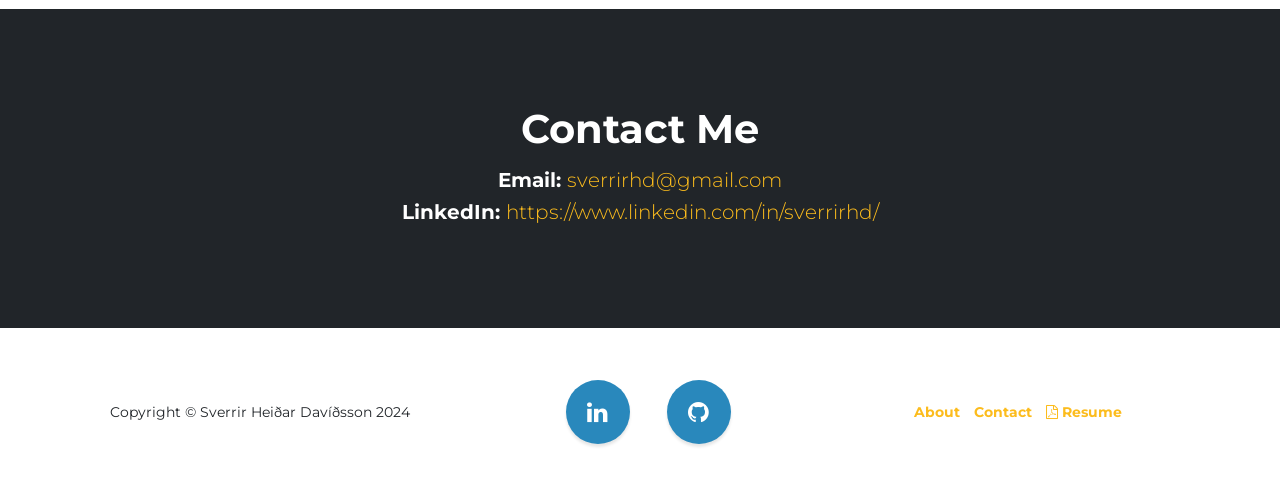
==== commit 9b44b52d: "javelin.is" ====
--- a/index.html
+++ b/index.html
@@ -115,7 +115,7 @@
                     <a href="https://www.orkuveitan.is/" target="blank" class="client-link" aria-label="Orkuveitan - Opens in new tab">
                         <img class="center-block" src="img/orkuveitan.jpg" alt="Orkuveitan">
                     </a>
-                    <a href="https://javelin.ai/" target="blank" class="client-link" aria-label="Javelin AI - Opens in new tab">
+                    <a href="https://javelin.is/" target="blank" class="client-link" aria-label="Javelin AI - Opens in new tab">
                         <img class="center-block" src="img/javelin-cropped.png" alt="Javelin AI">
                     </a>
                 </div>
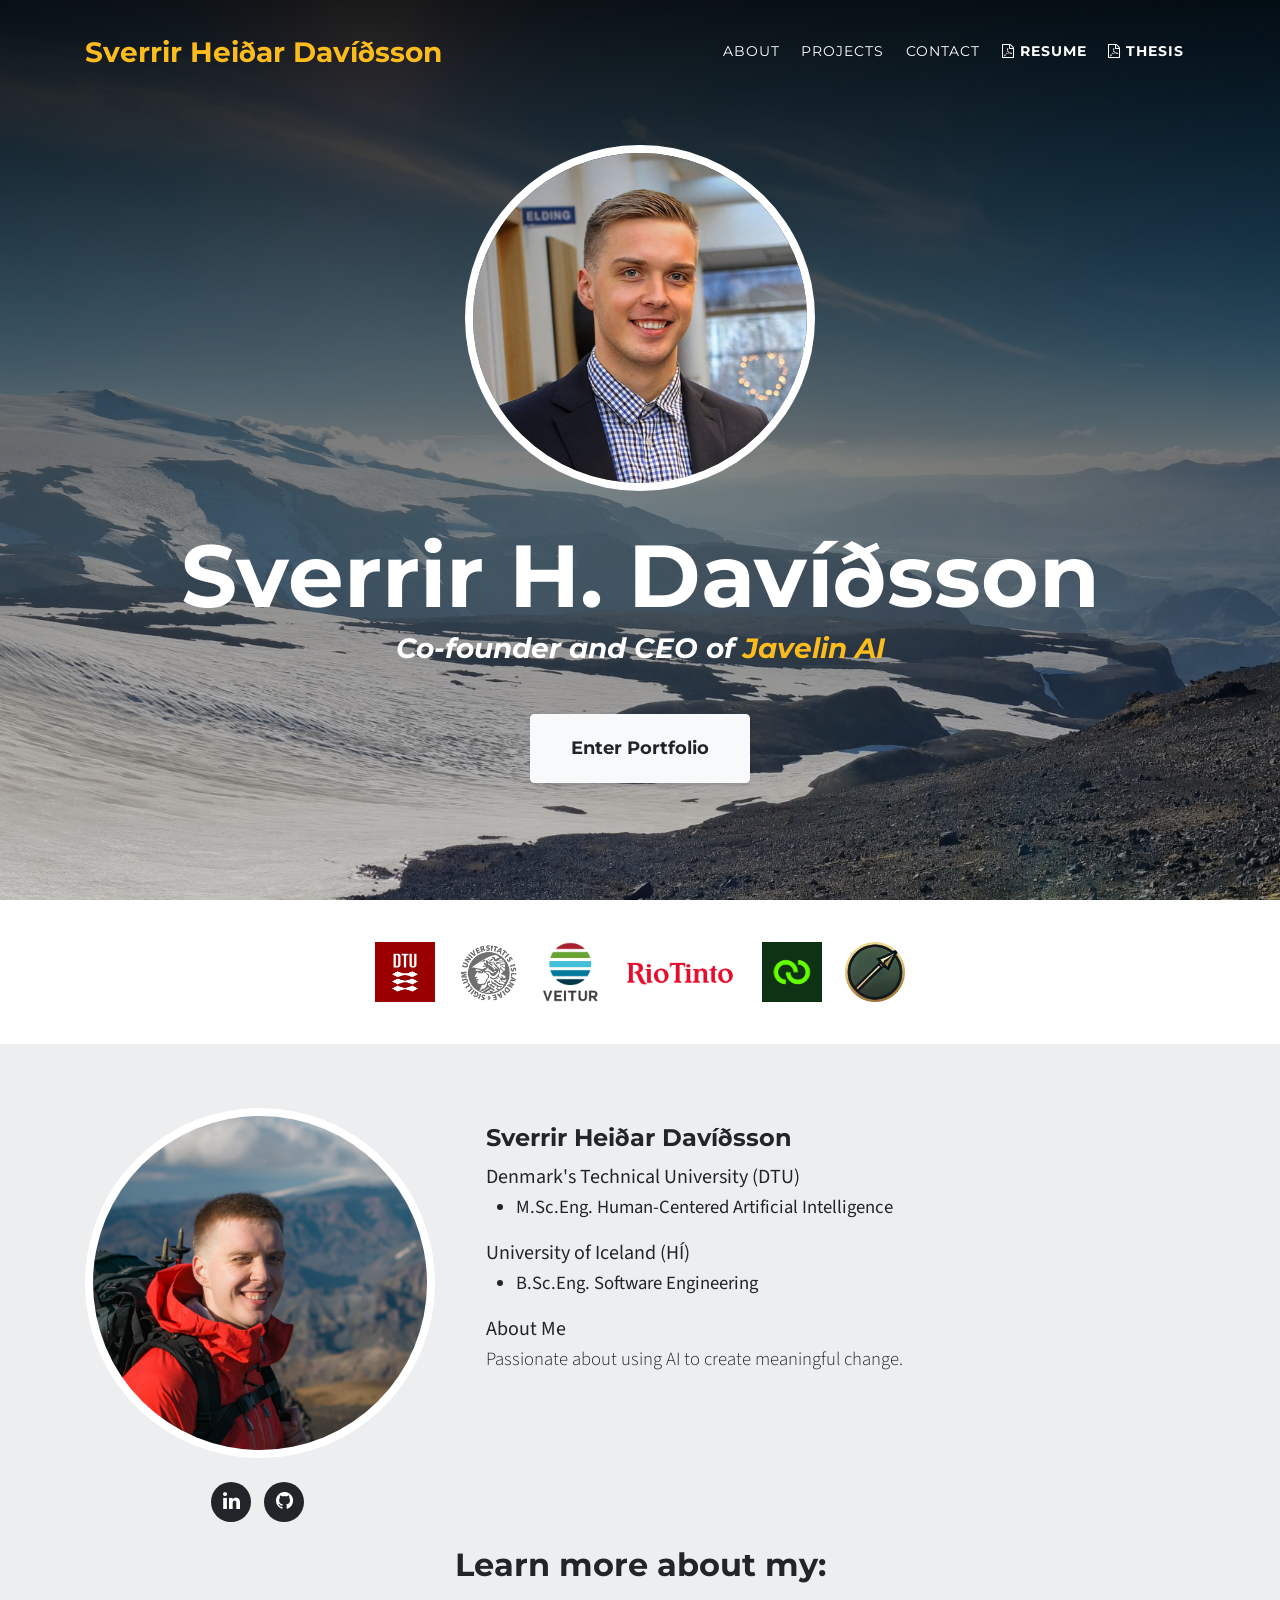
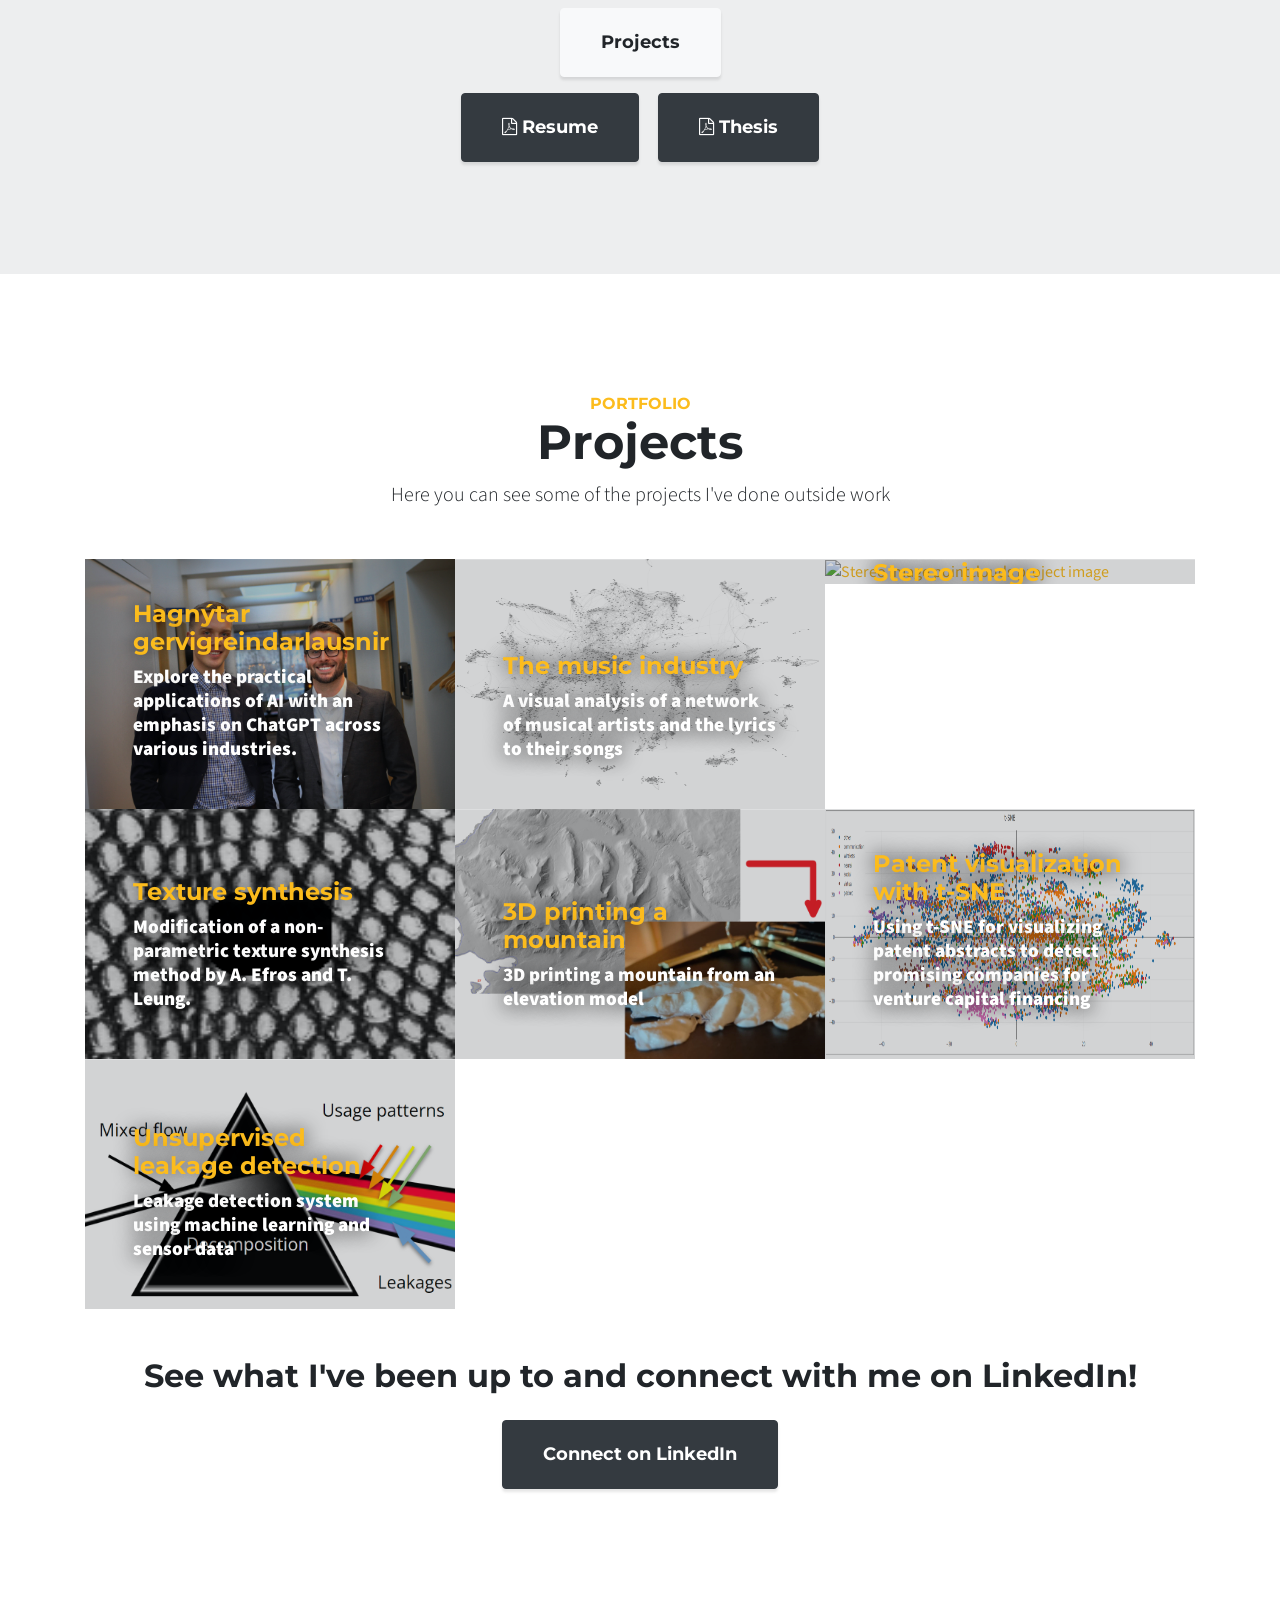
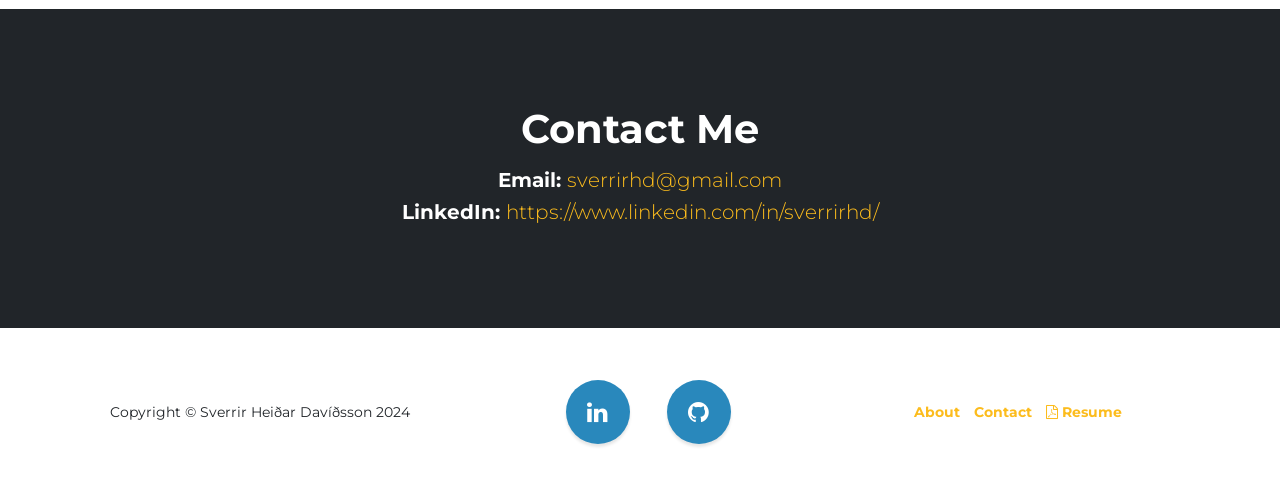
==== commit 3549899c: "link to javelin.is" ====
--- a/index.html
+++ b/index.html
@@ -87,7 +87,7 @@
             </div>
             <h1 class="mb-1">Sverrir H. Davíðsson</h1>
             <h3 class="mb-5">
-                <em>Co-founder and CEO of Javelin AI</em>
+                <em>Co-founder and CEO of <a href="https://javelin.is" target="_blank">Javelin AI</a></em>
             </h3>
             <a class="btn btn-xl btn-light js-scroll-trigger" href="#about">Enter Portfolio</a>
         </div>
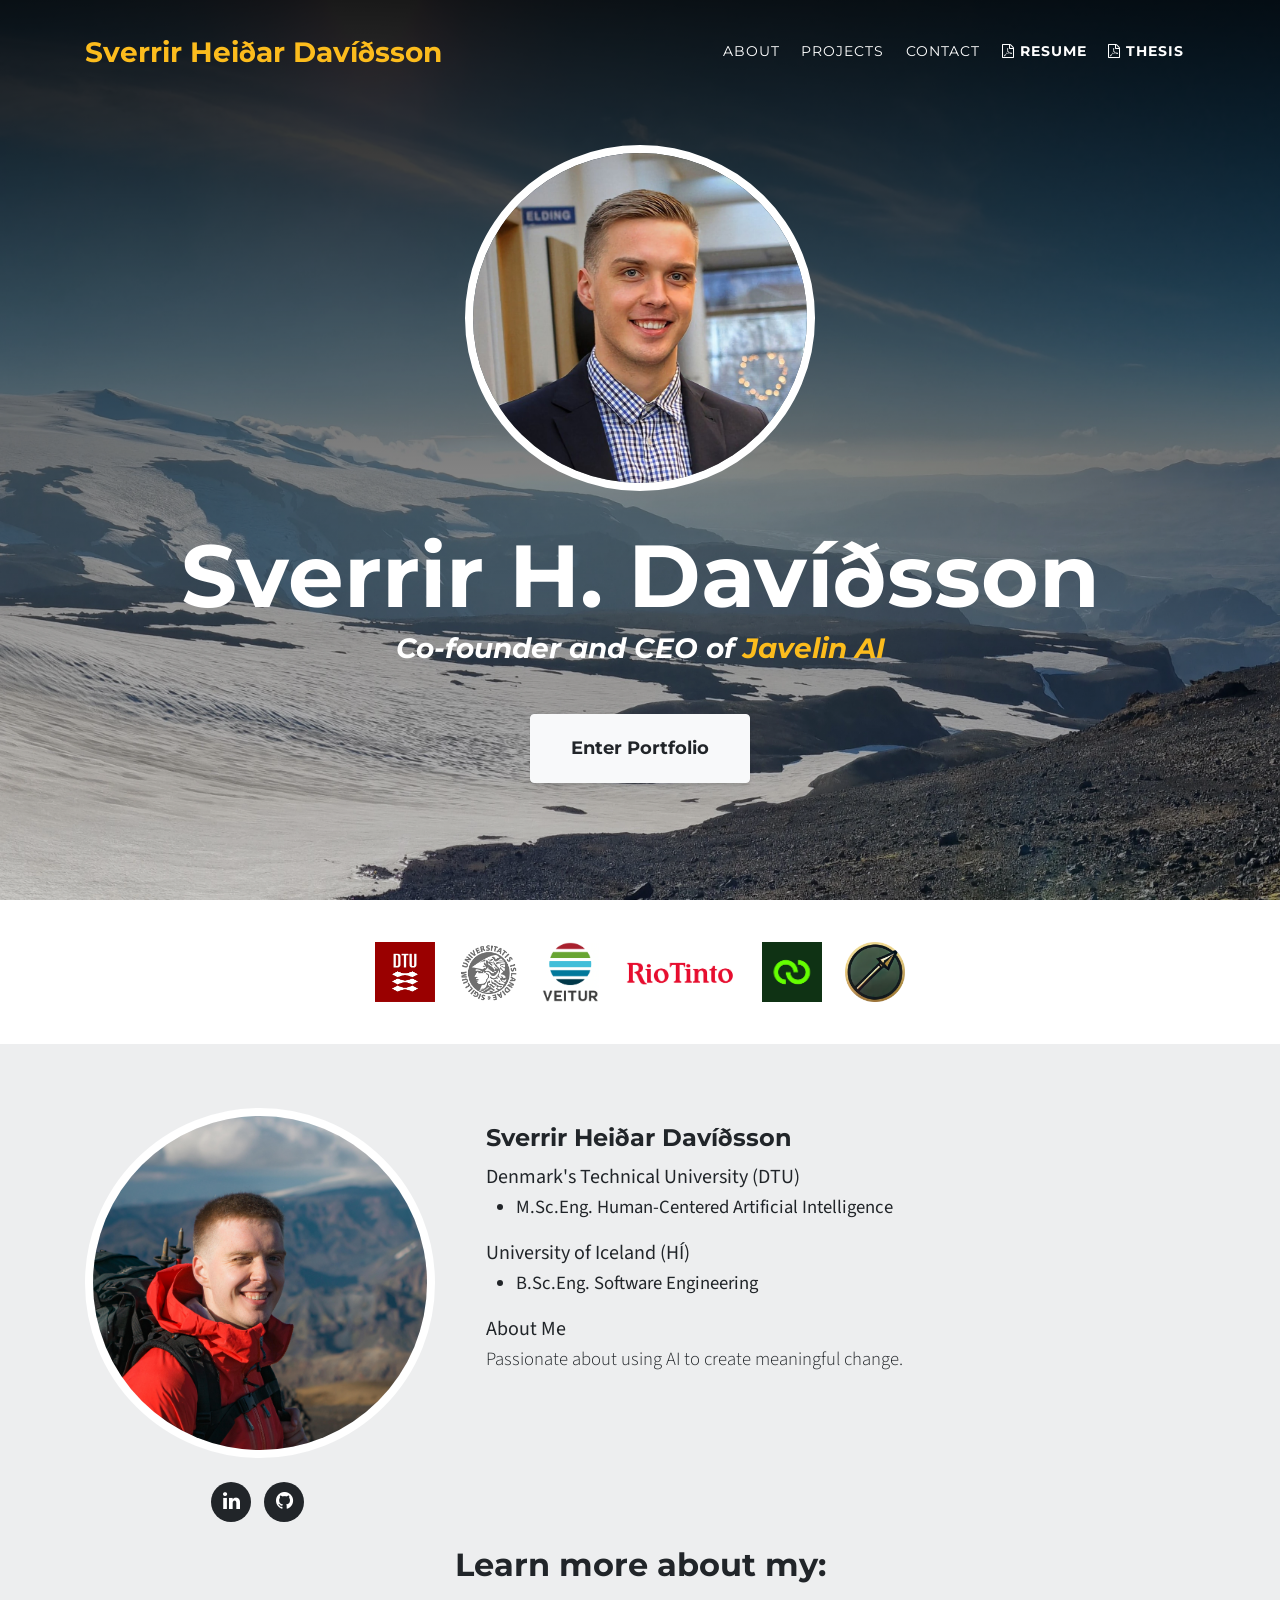
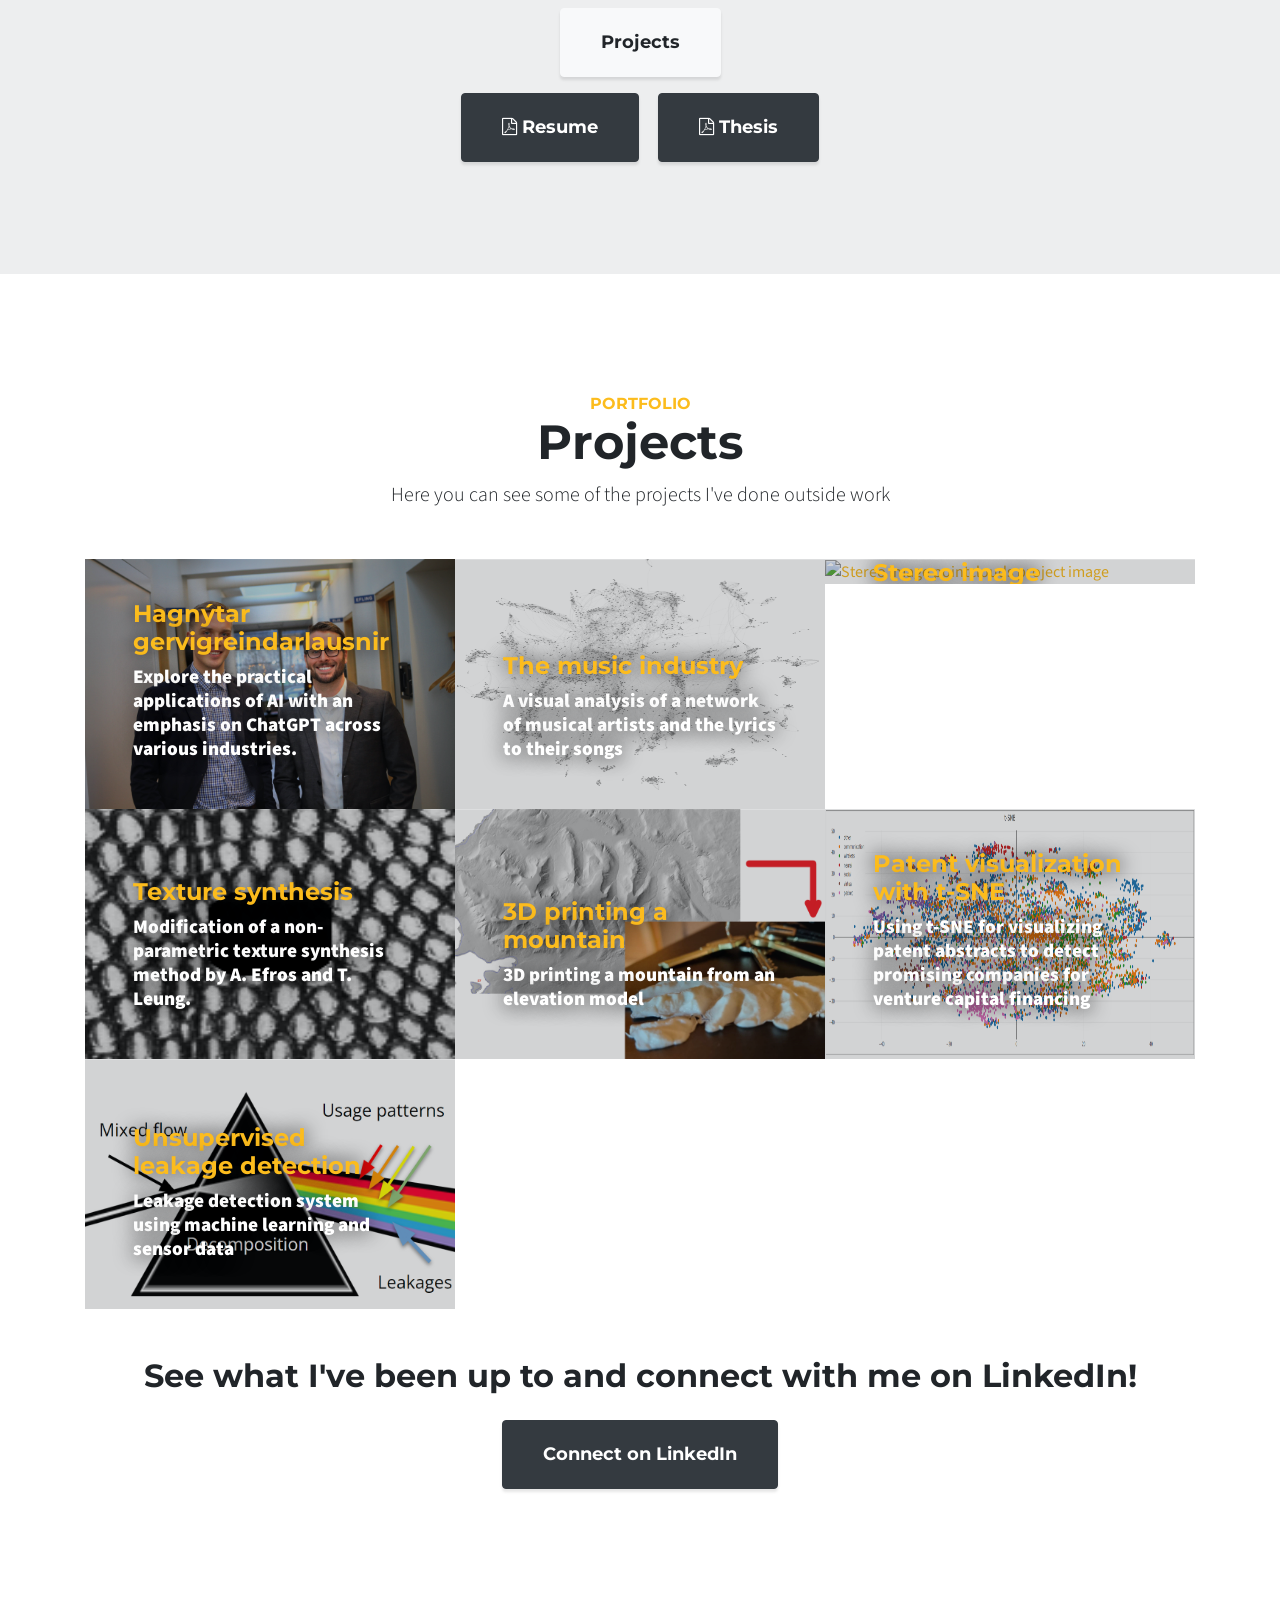
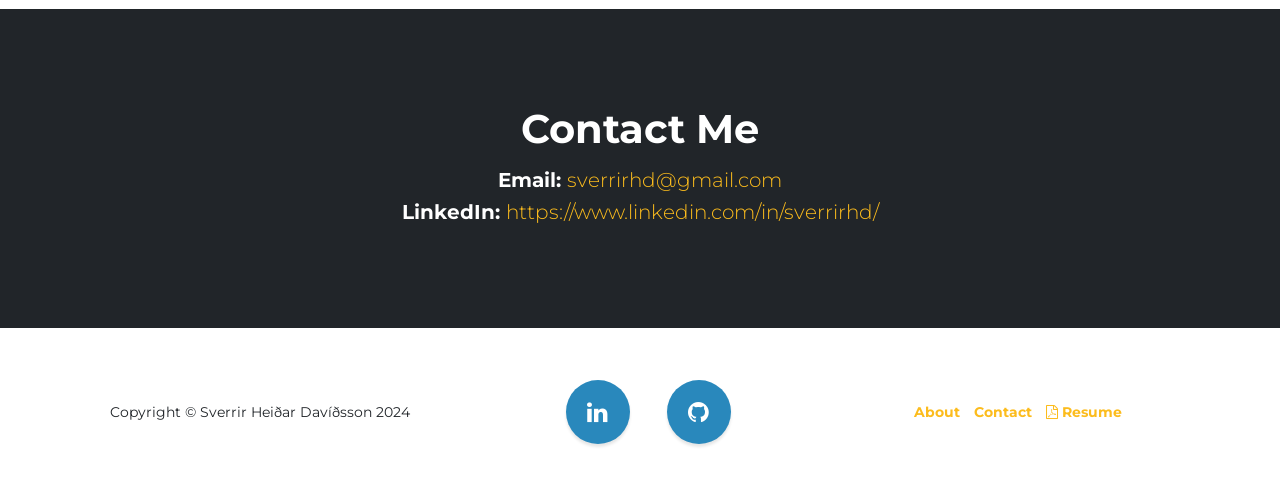
==== commit 84ad6560: "chore: verify Pages publish access" ====
--- a/index.html
+++ b/index.html
@@ -3,6 +3,7 @@
 
 
 <head>
+    <!-- Hermes publish-access check: 2026-06-09T14:56:31Z -->
     <!-- Google tag (gtag.js) -->
     <script async src="https://www.googletagmanager.com/gtag/js?id=G-EHXCF6BHFV"></script>
     <script>
